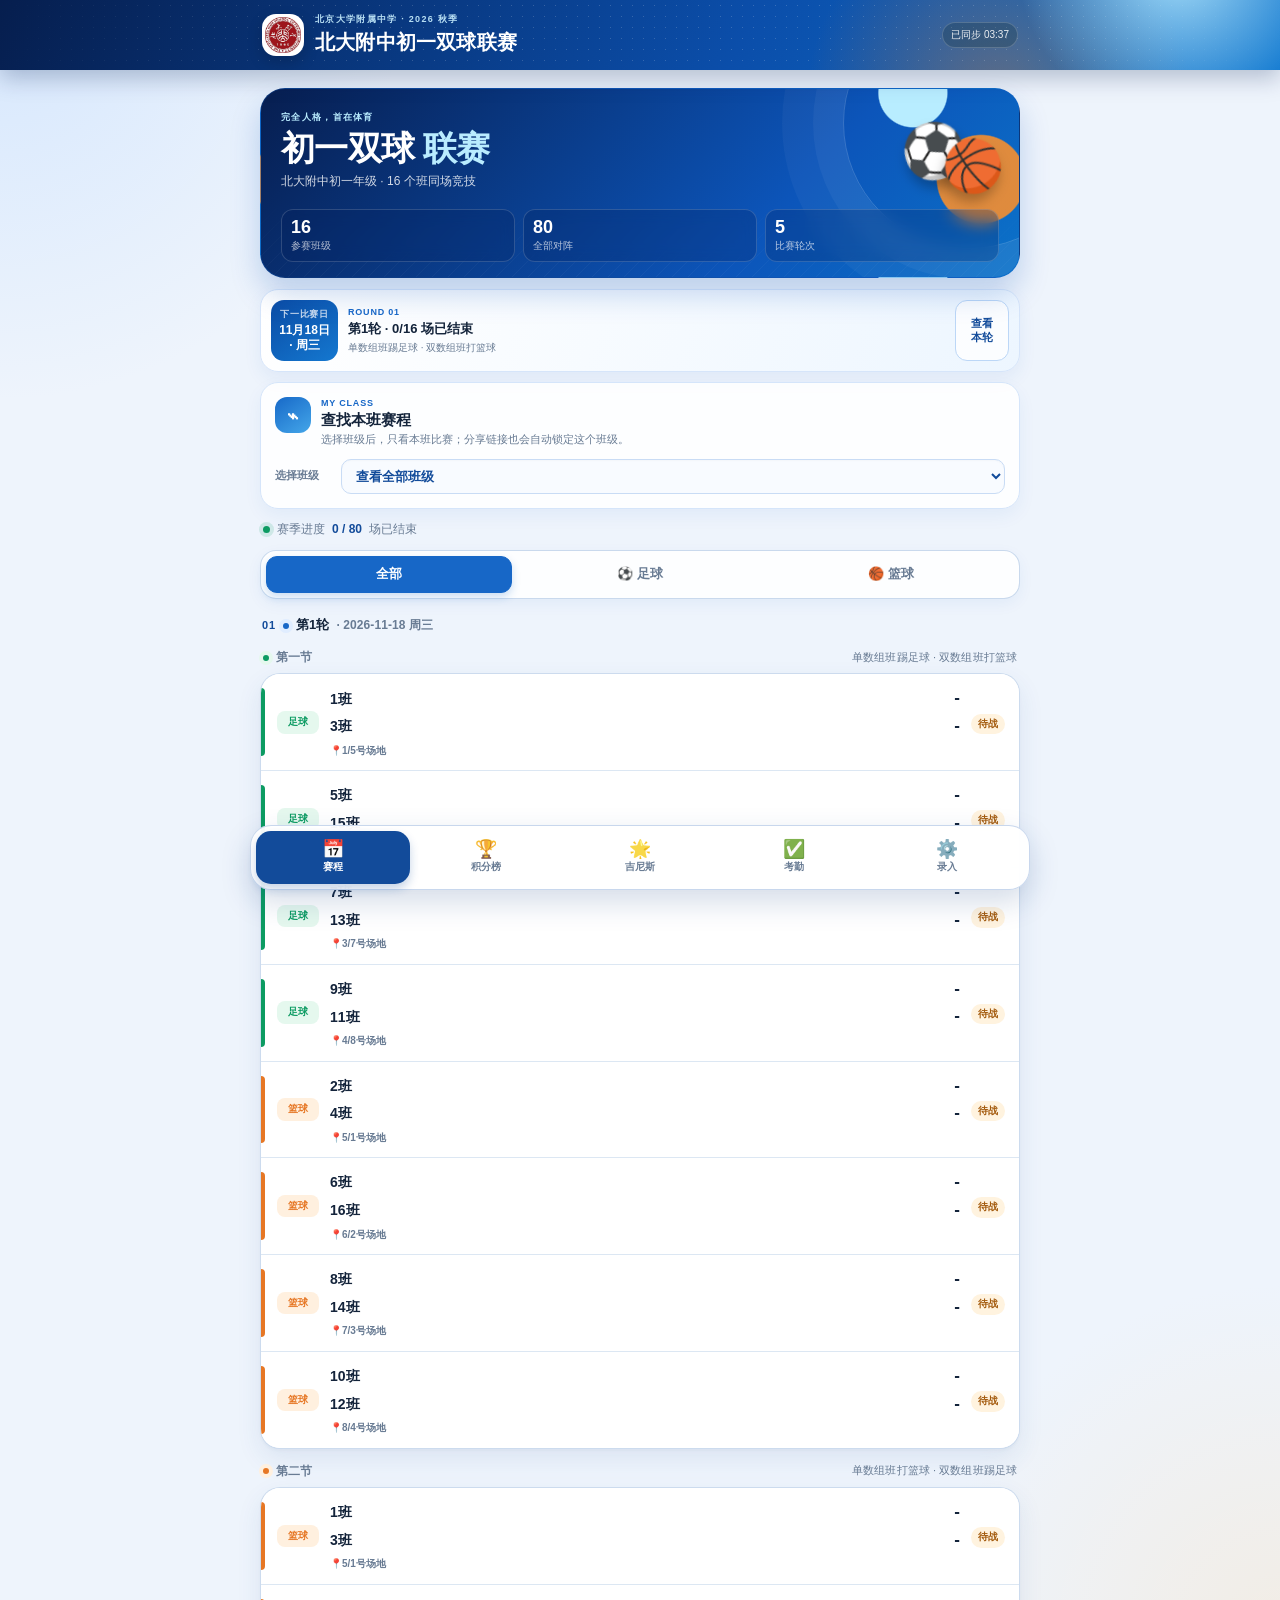
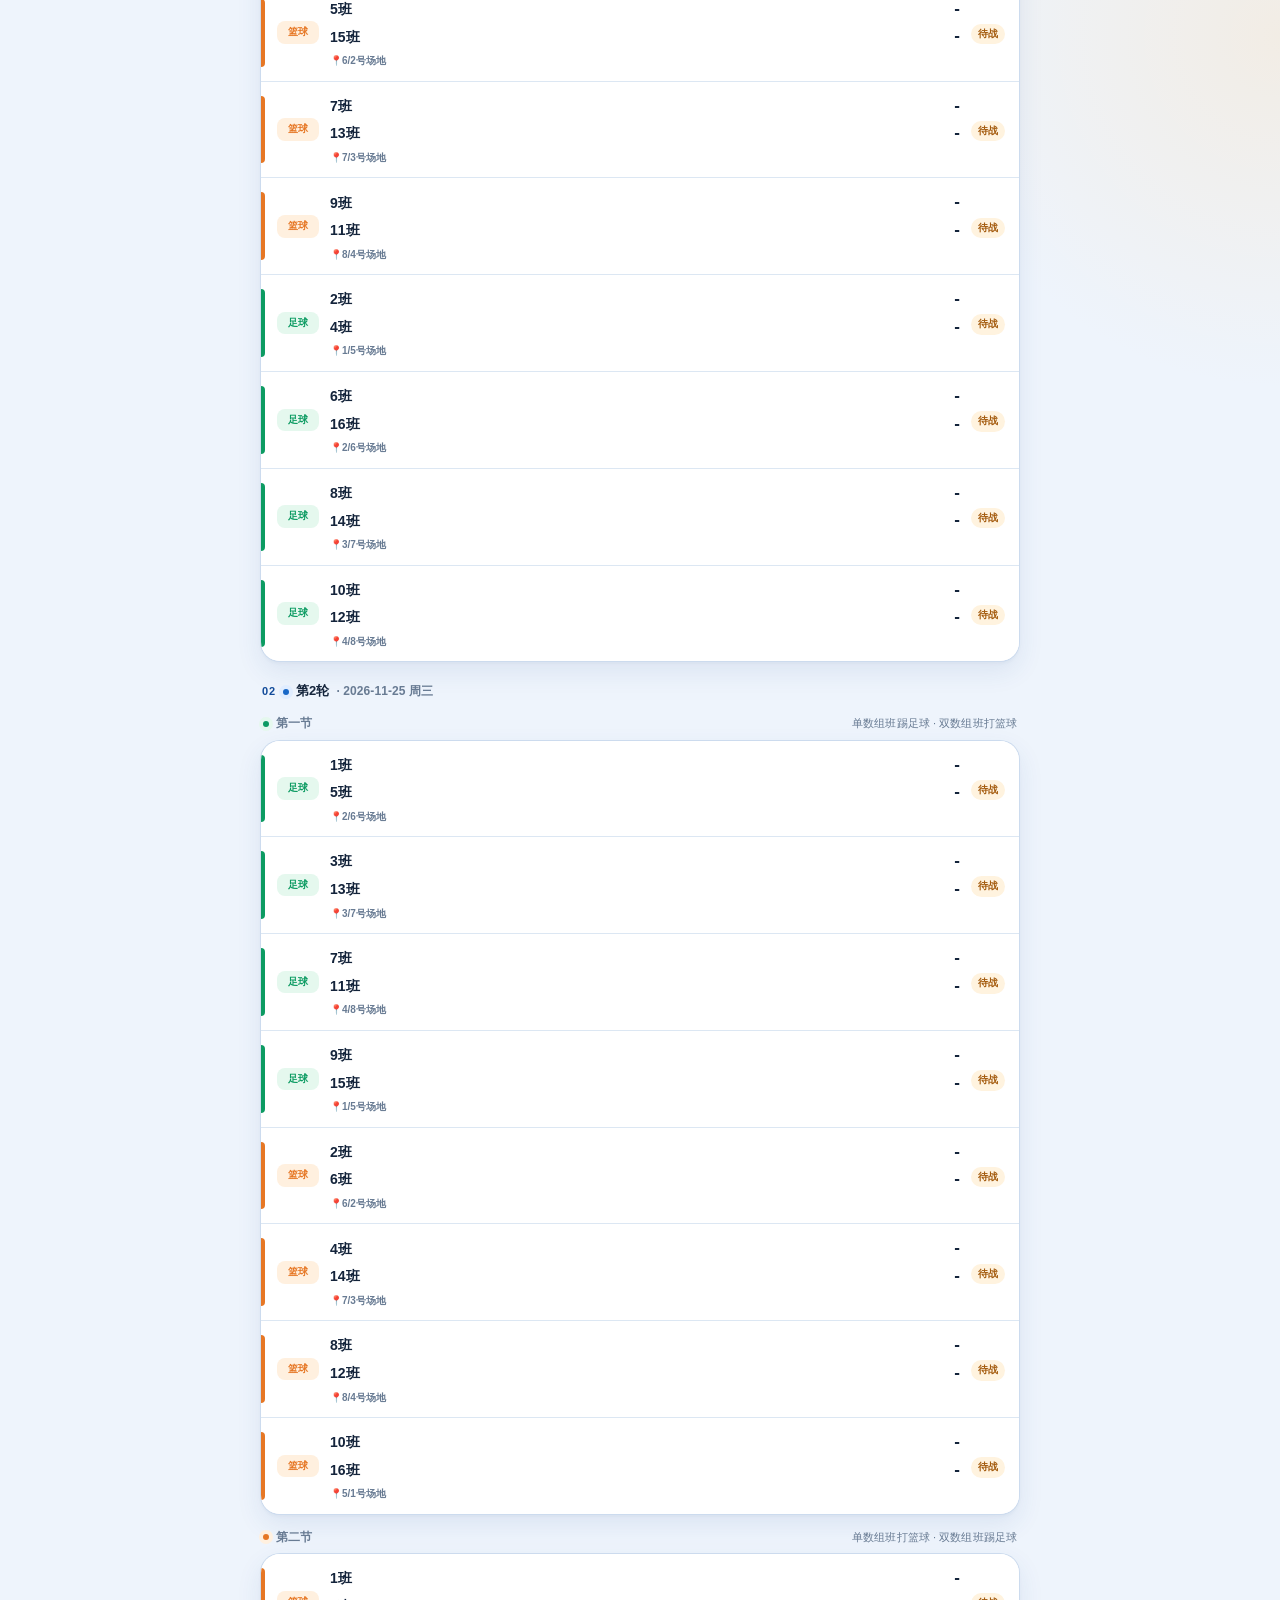
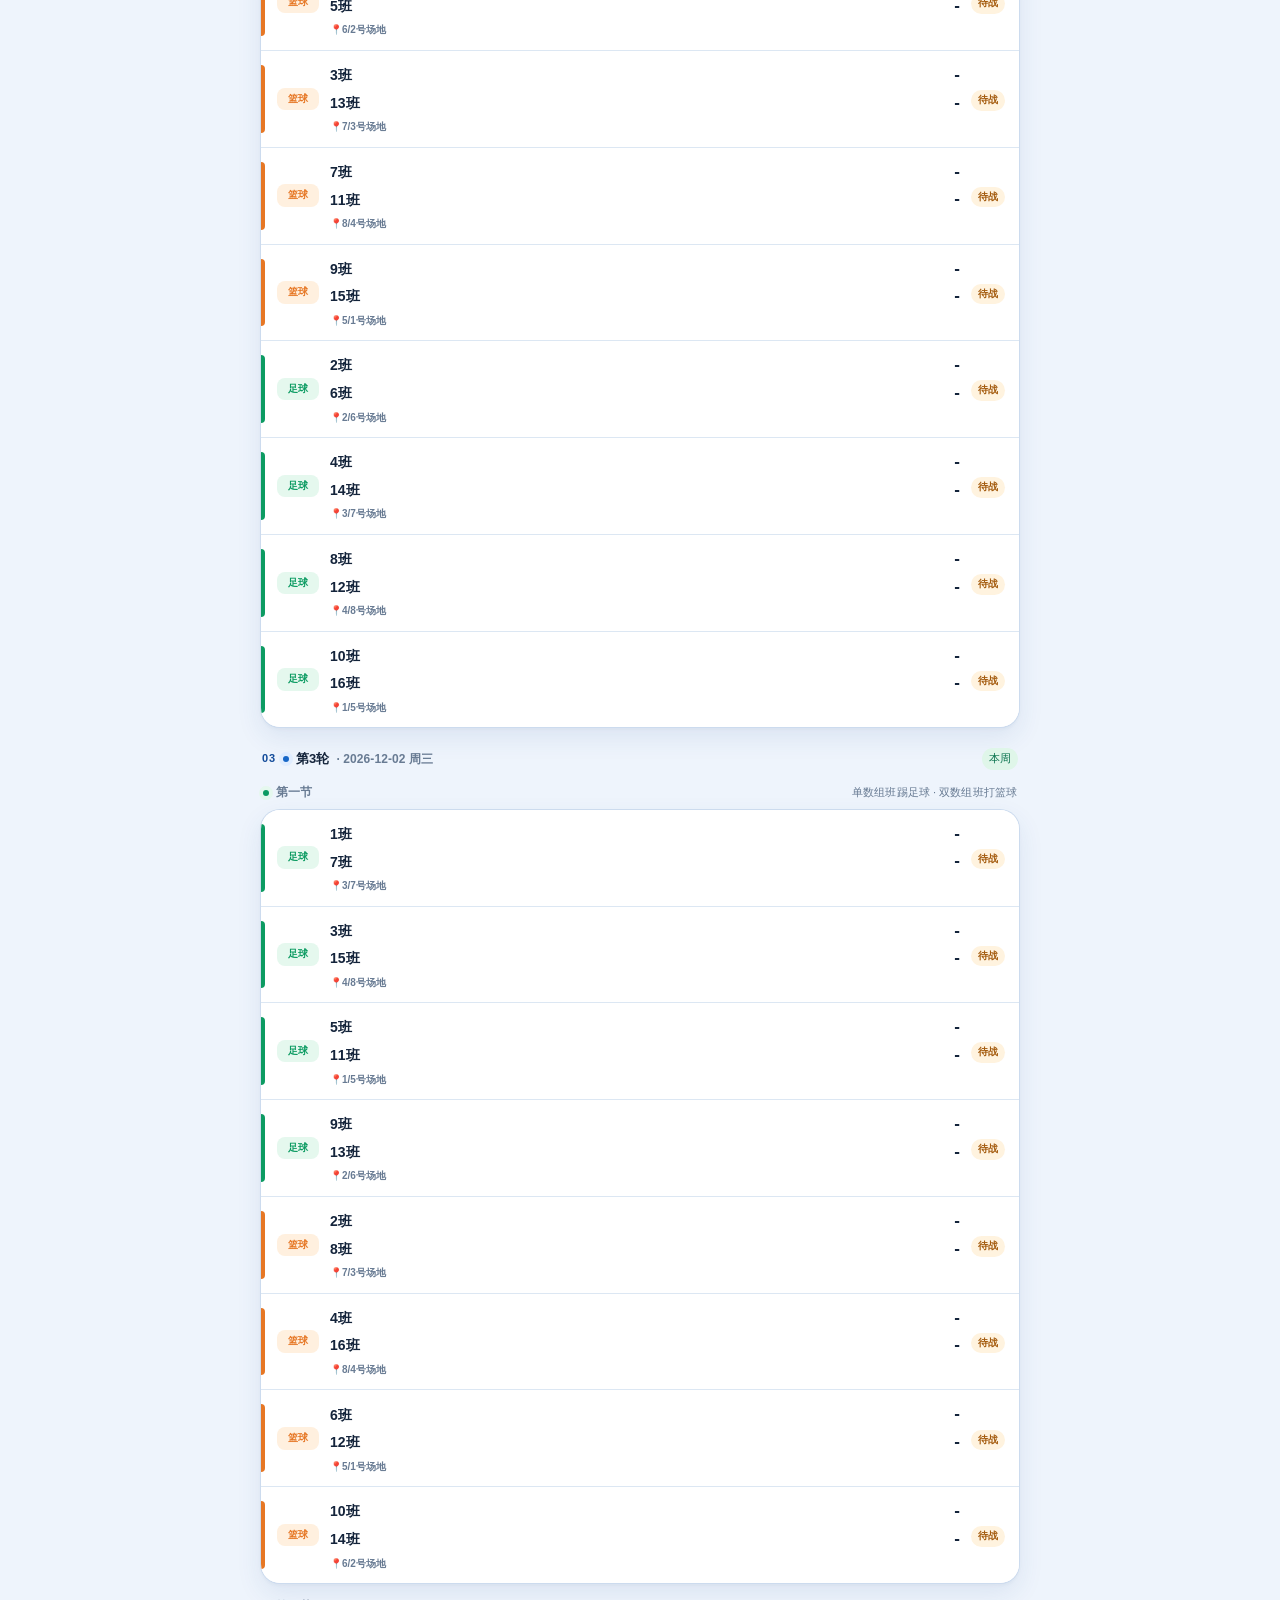
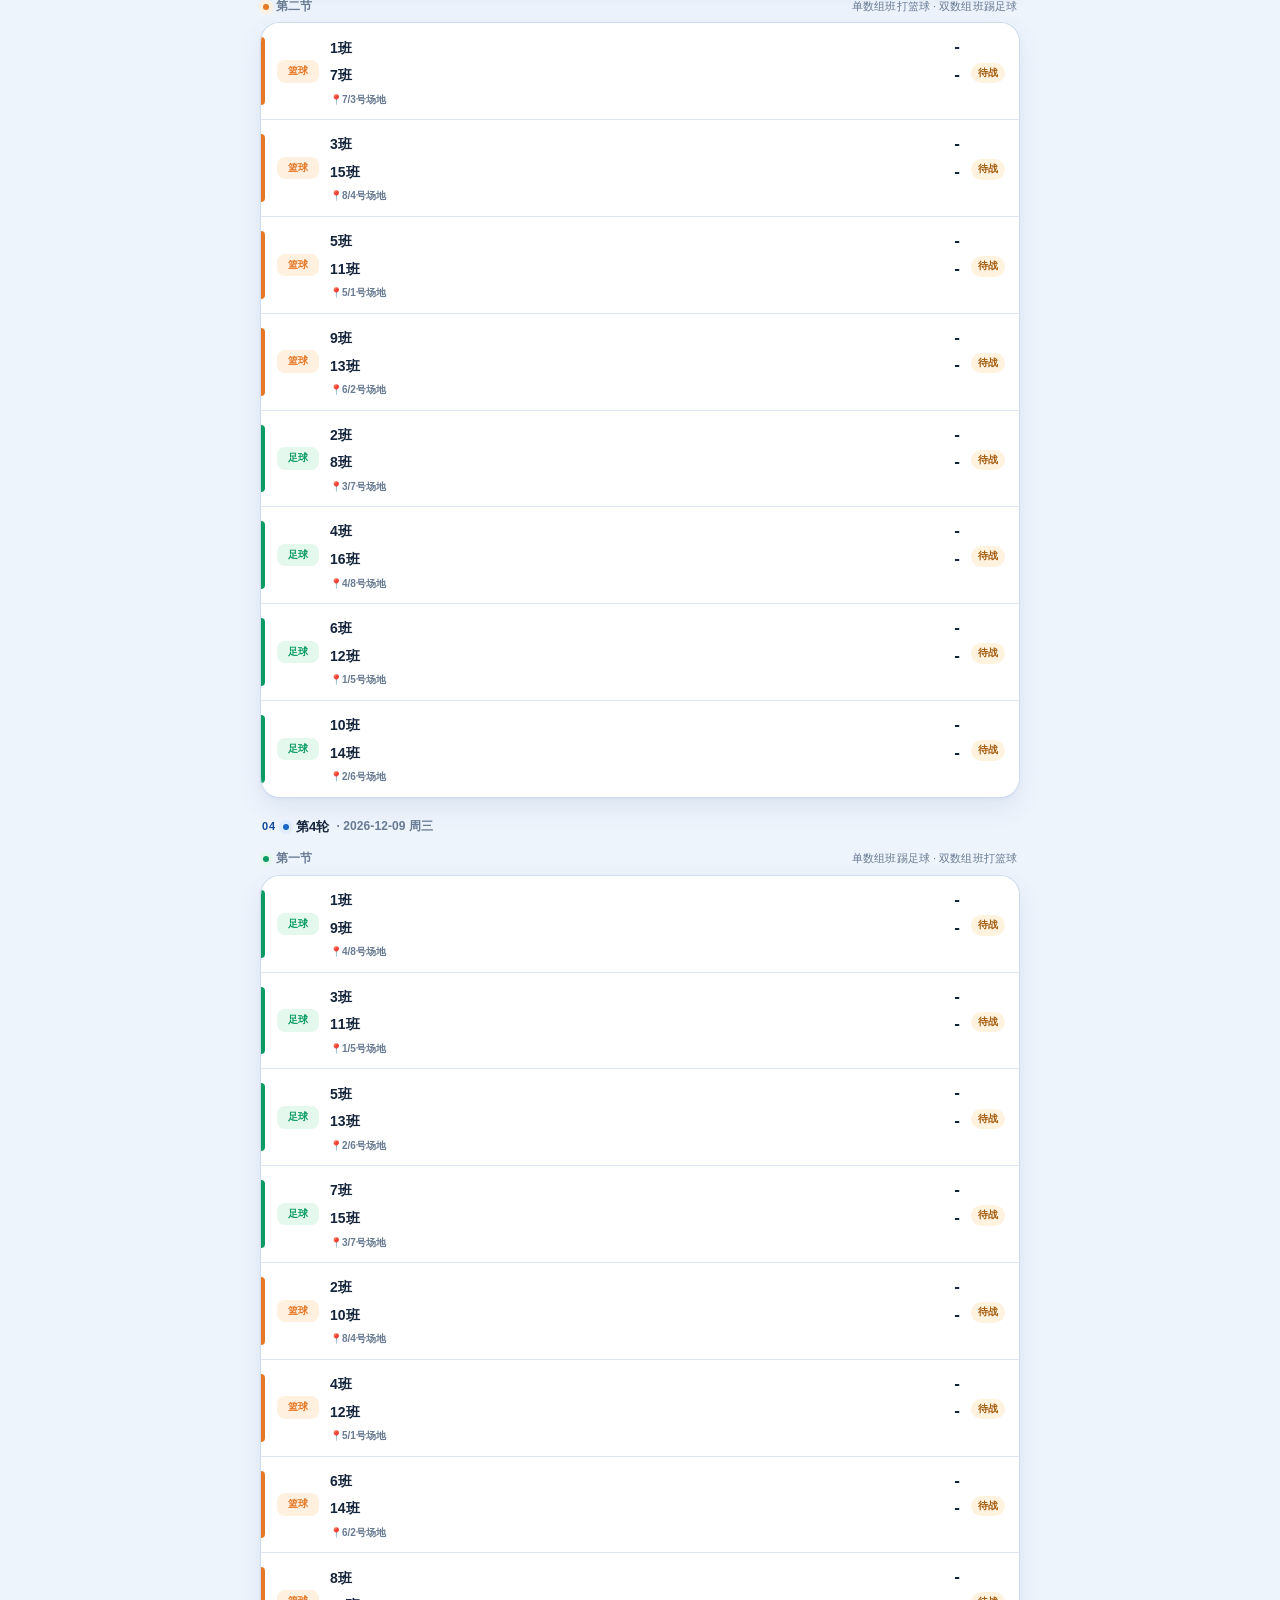
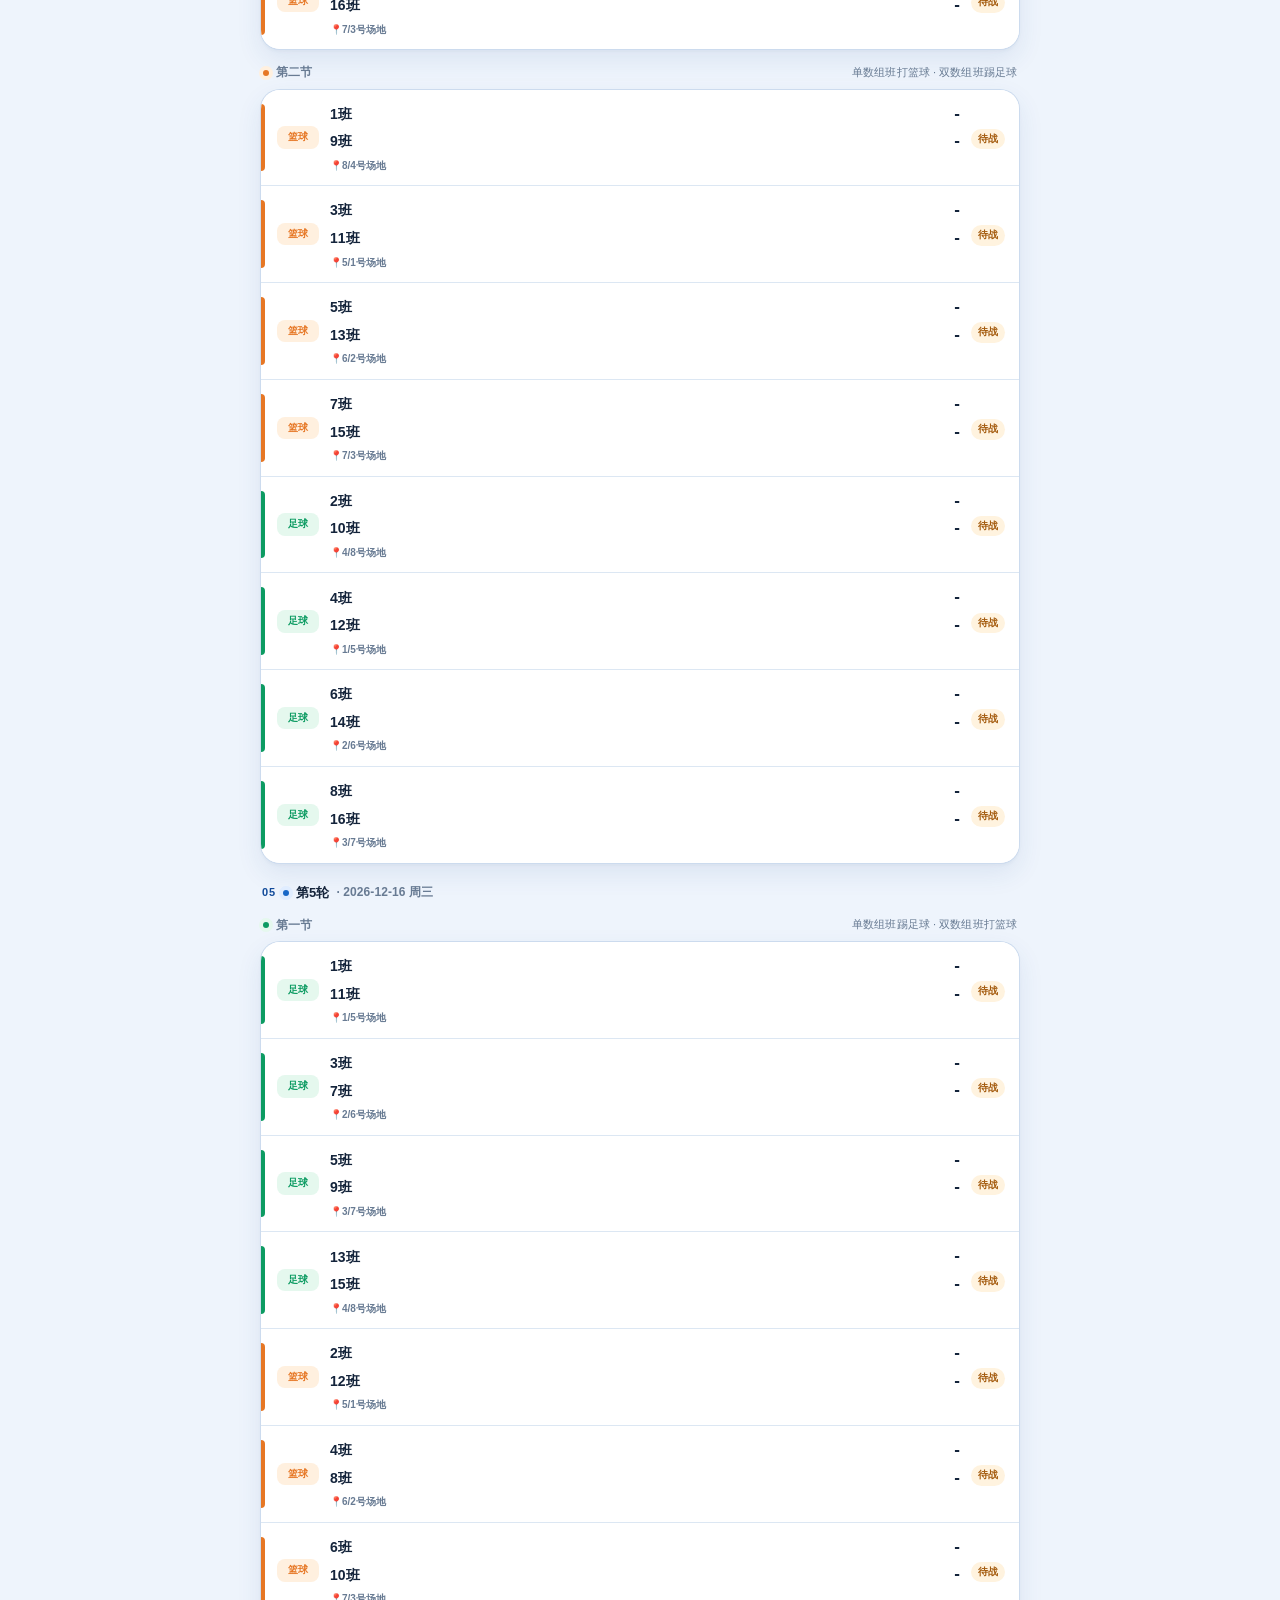
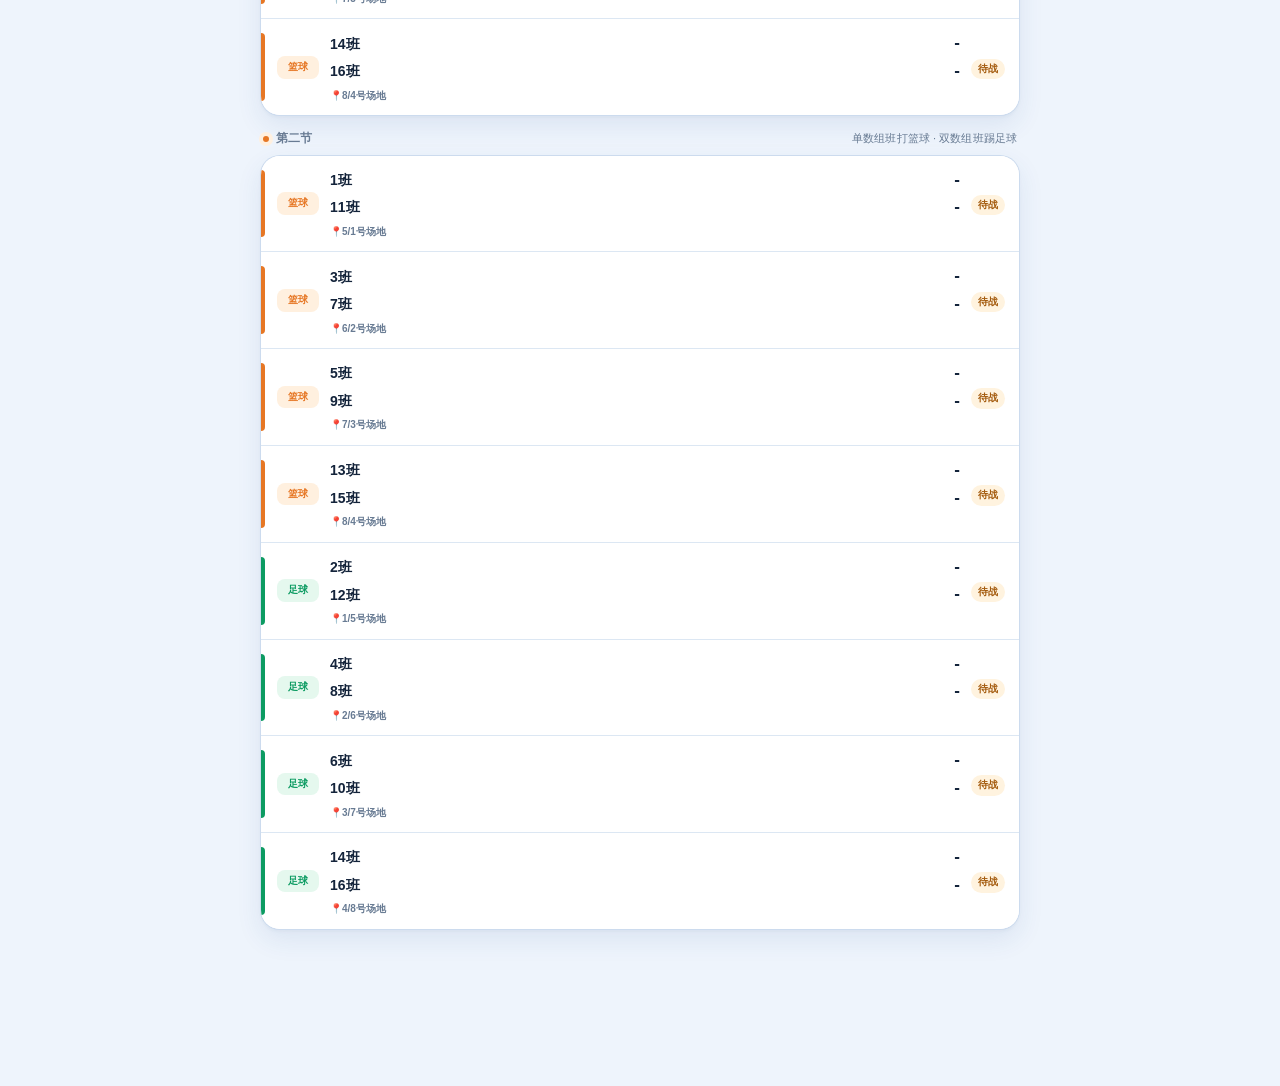
==== index.html @ 9389d51d "新增学校吉尼斯纪录挑战榜" ====
<!DOCTYPE html>
<html lang="zh-CN">
<head>
<meta charset="UTF-8">
<meta name="viewport" content="width=device-width, initial-scale=1.0, maximum-scale=1.0, user-scalable=no, viewport-fit=cover">
<meta name="theme-color" content="#082c66">
<title>北大附中初一双球联赛</title>
<link rel="stylesheet" href="styles.css?v=cb-20261114a">
</head>
<body>

<header class="topbar">
  <div class="topbar-inner">
    <div class="brand-mark school-seal" aria-hidden="true"><img src="assets/bdfz-school-seal.jpg" alt=""></div>
    <div class="brand-copy">
      <span class="brand-kicker" id="brandKicker">北京大学附属中学 · 2026 秋季</span>
      <h1 id="appTitle">北大附中初一双球联赛</h1>
    </div>
    <span class="sync" id="syncState">加载中…</span>
  </div>
</header>

<main id="app"></main>

<nav class="tabbar">
  <button class="tab active" data-view="schedule"><span>📅</span>赛程</button>
  <button class="tab" data-view="standings"><span>🏆</span>积分榜</button>
  <button class="tab" data-view="guinness"><span>🌟</span>吉尼斯</button>
  <button class="tab" data-view="attendance"><span>✅</span>考勤</button>
  <button class="tab" data-view="admin"><span>⚙️</span>录入</button>
</nav>

<!-- 比赛详情 / 录入弹层 -->
<div class="sheet-mask" id="sheetMask" hidden></div>
<div class="sheet" id="sheet" hidden></div>

<div class="toast" id="toast" hidden></div>

<script src="config.js?v=cb-20261114a"></script>
<script src="assets/qrcode.min.js"></script>
<script src="cloudbase-store.js?v=cb-20261114a"></script>
<script src="app.js?v=cb-20261114a"></script>
</body>
</html>
---- styles.css ----
:root {
  --bg: #eef4fc;
  --card: #ffffff;
  --card-soft: #f7faff;
  --line: #dce7f3;
  --text: #14243b;
  --muted: #687b93;
  --forest: #124b9a;
  --forest-deep: #082c66;
  --lime: #b9ecff;
  --football: #0c9b62;
  --football-soft: #e5f8ee;
  --basketball: #e67725;
  --basketball-soft: #fff0df;
  --primary: #1767c7;
  --primary-soft: #e0edff;
  --danger: #c33d33;
  --radius: 20px;
  --shadow: 0 2px 3px rgba(19, 51, 94, .03), 0 10px 26px rgba(34, 81, 148, .09);
}

* { box-sizing: border-box; -webkit-tap-highlight-color: transparent; }
html { background: var(--bg); }
body {
  min-height: 100vh;
  margin: 0;
  color: var(--text);
  background:
    radial-gradient(circle at 0 0, rgba(187, 217, 255, .48), transparent 25rem),
    radial-gradient(circle at 100% 18%, rgba(255, 213, 155, .24), transparent 22rem),
    var(--bg);
  font-family: -apple-system, BlinkMacSystemFont, "PingFang SC", "Helvetica Neue", "Microsoft YaHei", sans-serif;
  font-size: 15px;
  line-height: 1.45;
  padding-bottom: calc(100px + env(safe-area-inset-bottom));
}
button, input, textarea, select { font: inherit; }
button { touch-action: manipulation; }
::selection { background: rgba(185, 236, 255, .88); color: #082c66; }

/* 顶部赛事横幅 */
.topbar {
  position: sticky; top: 0; z-index: 30; overflow: hidden; color: #fff;
  background:
    radial-gradient(circle at 92% -52%, rgba(185, 236, 255, .9), transparent 10rem),
    radial-gradient(circle at 78% 140%, rgba(233, 124, 39, .38), transparent 12rem),
    linear-gradient(118deg, #061e4e 0%, #0b4eaa 58%, #0d76cf 100%);
  box-shadow: 0 8px 22px rgba(4, 29, 78, .25);
}
.topbar::after {
  position: absolute; inset: 0; content: ""; opacity: .22; pointer-events: none;
  background-image: radial-gradient(rgba(255,255,255,.8) .7px, transparent .7px);
  background-size: 11px 11px;
  mask-image: linear-gradient(90deg, transparent, #000 26%, #000 82%, transparent);
}
.topbar-inner {
  position: relative; z-index: 1; display: flex; align-items: center; gap: 11px;
  max-width: 800px; min-height: 70px; margin: 0 auto; padding: 10px 16px;
}
.brand-mark {
  position: relative; flex: none; width: 42px; height: 42px; overflow: hidden;
  border: 1px solid rgba(255,255,255,.28); border-radius: 14px;
  background: linear-gradient(145deg, rgba(255,255,255,.23), rgba(255,255,255,.06));
  box-shadow: inset 0 1px 0 rgba(255,255,255,.28), 0 6px 15px rgba(0,0,0,.17);
}
.brand-mark span { position: absolute; font-size: 22px; filter: drop-shadow(0 2px 2px rgba(0,0,0,.18)); }
.brand-mark span:first-child { left: 2px; top: 3px; transform: rotate(-14deg); }
.brand-mark span:last-child { right: -4px; bottom: 0; transform: rotate(11deg); }
.brand-mark.school-seal { padding: 2px; background: #fff; }
.school-seal img { display: block; width: 100%; height: 100%; border-radius: 11px; object-fit: cover; }
.brand-copy { min-width: 0; }
.brand-kicker, .hero-kicker, .view-kicker { display: block; font-size: 9px; font-weight: 800; letter-spacing: 1.3px; }
.brand-kicker { color: rgba(201, 240, 255, .9); }
.topbar h1 {
  overflow: hidden; max-width: 100%; margin: 1px 0 0; color: #fff;
  font-size: clamp(16px, 4.6vw, 20px); font-weight: 800; letter-spacing: .2px;
  text-overflow: ellipsis; white-space: nowrap;
}
.sync {
  flex: none; margin-left: auto; padding: 5px 8px; border: 1px solid rgba(255,255,255,.18);
  border-radius: 999px; color: rgba(255,255,255,.9); background: rgba(1, 33, 25, .2);
  font-size: 10px; font-variant-numeric: tabular-nums; white-space: nowrap;
}

main { max-width: 800px; margin: 0 auto; padding: 18px 14px 36px; }

/* 赛程页头图 */
.league-hero {
  position: relative; display: grid; grid-template-columns: minmax(0, 1fr) 92px; gap: 8px;
  min-height: 190px; margin-bottom: 11px; padding: 22px 20px 15px; overflow: hidden;
  border: 1px solid rgba(22, 104, 205, .3); border-radius: 25px; color: #fff;
  background:
    radial-gradient(circle at 86% 2%, #b8edff 0, #b8edff 5%, transparent 5.2%),
    radial-gradient(circle at 95% 48%, rgba(246, 143, 47, .9) 0, rgba(246, 143, 47, .9) 6%, transparent 6.2%),
    linear-gradient(132deg, #071e50 0%, #0c55ba 68%, #0b72c9 100%);
  box-shadow: 0 16px 30px rgba(11, 76, 176, .22);
}
.league-hero::before {
  position: absolute; top: -92px; right: -76px; width: 250px; height: 250px;
  border: 1px solid rgba(255,255,255,.18); border-radius: 50%; content: "";
  box-shadow: 0 0 0 30px rgba(255,255,255,.045), 0 0 0 61px rgba(255,255,255,.035);
}
.league-hero::after {
  position: absolute; right: 0; bottom: 0; left: 0; height: 45%; content: ""; opacity: .35;
  background: linear-gradient(135deg, transparent 48%, rgba(255,255,255,.11) 48%, rgba(255,255,255,.11) 50%, transparent 50%) 0 0 / 16px 16px;
  mask-image: linear-gradient(transparent, #000);
}
.hero-copy { position: relative; z-index: 1; }
.hero-kicker { color: var(--lime); }
.league-hero h2 { margin: 5px 0 6px; font-size: clamp(26px, 7vw, 34px); line-height: 1.12; letter-spacing: -.7px; }
.league-hero h2 em { color: var(--lime); font-style: normal; }
.league-hero p { max-width: 285px; margin: 0; color: rgba(255,255,255,.82); font-size: 12px; }
.hero-balls { position: relative; z-index: 1; align-self: center; height: 84px; }
.hero-balls span { position: absolute; filter: drop-shadow(0 8px 6px rgba(0,0,0,.25)); font-size: 53px; }
.hero-balls span:first-child { top: 1px; left: -6px; transform: rotate(-16deg); }
.hero-balls span:last-child { right: -5px; bottom: -6px; font-size: 50px; transform: rotate(16deg); }
.hero-stats { z-index: 1; display: grid; grid-column: 1 / -1; grid-template-columns: repeat(3, 1fr); gap: 8px; align-self: end; }
.hero-stats div { padding: 8px 9px; border: 1px solid rgba(255,255,255,.16); border-radius: 12px; background: rgba(2, 30, 89, .25); backdrop-filter: blur(8px); }
.hero-stats strong { display: block; font-size: 18px; line-height: 1; font-variant-numeric: tabular-nums; }
.hero-stats span { display: block; margin-top: 3px; color: rgba(255,255,255,.7); font-size: 10px; }
.matchday-card {
  display: grid; grid-template-columns: 67px minmax(0, 1fr) 54px; align-items: center; gap: 10px;
  margin-bottom: 10px; padding: 10px; border: 1px solid #d6e5fa; border-radius: 18px;
  background: linear-gradient(112deg, #ffffff, #edf6ff); box-shadow: 0 7px 18px rgba(25, 89, 179, .07);
}
.matchday-date { padding: 8px 5px; border-radius: 13px; color: #fff; background: linear-gradient(145deg, #0b4ca5, #1478d0); text-align: center; }
.matchday-date span, .matchday-kicker, .focus-kicker { display: block; font-size: 9px; font-weight: 800; letter-spacing: .8px; }
.matchday-date span { color: rgba(255,255,255,.78); }
.matchday-date strong { display: block; margin-top: 2px; font-size: 12px; line-height: 1.25; }
.matchday-copy { min-width: 0; }
.matchday-kicker { color: var(--primary); }
.matchday-copy h3 { overflow: hidden; margin: 1px 0 2px; color: var(--text); font-size: 13px; text-overflow: ellipsis; white-space: nowrap; }
.matchday-copy p { overflow: hidden; margin: 0; color: var(--muted); font-size: 10px; text-overflow: ellipsis; white-space: nowrap; }
.round-jump { align-self: stretch; padding: 5px 3px; border: 1px solid #bcd7f7; border-radius: 12px; color: var(--forest); background: rgba(255,255,255,.8); font-size: 11px; font-weight: 800; line-height: 1.25; cursor: pointer; }
.round-jump:active { background: var(--primary-soft); transform: scale(.98); }
.class-focus {
  display: grid; grid-template-columns: 36px minmax(0, 1fr); gap: 0 10px; align-items: start;
  margin-bottom: 12px; padding: 14px; border: 1px solid #d5e5fa; border-radius: 18px;
  background: rgba(255,255,255,.88); box-shadow: 0 7px 18px rgba(25, 89, 179, .06);
}
.focus-icon { display: grid; width: 36px; height: 36px; place-items: center; border-radius: 12px; color: #fff; background: linear-gradient(145deg, #1769c8, #44a6e9); font-size: 21px; font-weight: 900; }
.focus-copy { min-width: 0; }
.focus-kicker { color: var(--primary); }
.focus-copy h3 { margin: 1px 0 2px; color: var(--text); font-size: 15px; line-height: 1.25; }
.focus-copy p { margin: 0; color: var(--muted); font-size: 11px; line-height: 1.45; }
.class-select { display: grid; grid-column: 1 / -1; grid-template-columns: 58px minmax(0, 1fr); align-items: center; gap: 8px; margin-top: 11px; color: var(--muted); font-size: 11px; font-weight: 800; }
.class-select select { min-width: 0; padding: 8px 10px; border-color: #c9dcf5; border-radius: 10px; color: var(--forest); background: #f8fbff; font-size: 13px; font-weight: 800; }
.schedule-status { display: flex; align-items: center; gap: 7px; margin: 0 3px 12px; color: var(--muted); font-size: 12px; }
.schedule-status strong { color: var(--forest); font-variant-numeric: tabular-nums; }
.pulse-dot { width: 7px; height: 7px; border-radius: 50%; background: var(--football); box-shadow: 0 0 0 4px rgba(12, 155, 98, .14); }

/* 通用卡片、标题和筛选 */
.card { overflow: hidden; margin-bottom: 12px; border: 1px solid rgba(199, 215, 237, .9); border-radius: var(--radius); background: var(--card); box-shadow: var(--shadow); }
.card-hd { display: flex; align-items: center; gap: 8px; min-height: 52px; padding: 12px 15px; border-bottom: 1px solid var(--line); background: linear-gradient(110deg, #fff, #f5f9ff); }
.card-hd h2 { margin: 0; font-size: 15px; font-weight: 800; letter-spacing: .1px; }
.card-hd .sub { margin-left: auto; color: var(--muted); font-size: 11px; white-space: nowrap; }
.seg { display: grid; grid-template-columns: repeat(3, 1fr); gap: 5px; margin-bottom: 17px; padding: 5px; border: 1px solid rgba(199, 215, 237, .95); border-radius: 16px; background: rgba(255,255,255,.88); box-shadow: 0 5px 15px rgba(25, 89, 179, .06); }
.seg button { min-height: 37px; padding: 7px 4px; border: 1px solid transparent; border-radius: 11px; color: var(--muted); background: transparent; font-size: 13px; font-weight: 700; cursor: pointer; }
.seg button.on { border-color: var(--primary); color: #fff; background: var(--primary); box-shadow: 0 4px 8px rgba(23, 103, 199, .22); }
.seg button.on[data-sport="football"] { border-color: var(--football); background: var(--football); }
.seg button.on[data-sport="basketball"] { border-color: var(--basketball); background: var(--basketball); }

/* 赛程 */
.round-block { margin-bottom: 20px; }
.round-title { display: flex; align-items: center; gap: 7px; margin: 4px 2px 8px; color: var(--muted); font-size: 12px; font-weight: 700; letter-spacing: .1px; }
.round-index { color: var(--forest); font-size: 11px; font-weight: 900; font-variant-numeric: tabular-nums; letter-spacing: .8px; }
.round-title .dot { width: 6px; height: 6px; flex: none; border-radius: 50%; background: var(--primary); box-shadow: 0 0 0 4px var(--primary-soft); }
.round-name { color: var(--text); font-size: 13px; }
.round-title .week { margin-left: auto; color: var(--muted); font-size: 11px; font-weight: 500; text-align: right; }
.round-title .week.badge { margin-left: auto; }
.session-title { margin: 12px 3px 7px; padding-top: 2px; }
.session-1 .dot, .ranking-football .dot { background: var(--football); box-shadow: 0 0 0 4px var(--football-soft); }
.session-2 .dot, .ranking-basketball .dot { background: var(--basketball); box-shadow: 0 0 0 4px var(--basketball-soft); }
.match { position: relative; display: flex; align-items: center; gap: 11px; min-height: 79px; padding: 12px 14px 12px 16px; overflow: hidden; border-bottom: 1px solid var(--line); background: #fff; cursor: pointer; transition: background .16s ease, transform .16s ease; }
.match::before { position: absolute; top: 14px; bottom: 14px; left: 0; width: 4px; border-radius: 0 5px 5px 0; content: ""; background: var(--football); }
.match.match-basketball::before { background: var(--basketball); }
.match:last-child { border-bottom: 0; }
.match:hover { background: #f8fbff; }
.match:active { background: #eef6ff; transform: scale(.995); }
.match .tag { flex: none; min-width: 42px; padding: 4px 6px; border-radius: 8px; text-align: center; font-size: 10px; font-weight: 800; letter-spacing: .2px; }
.tag.football { color: var(--football); background: var(--football-soft); }
.tag.basketball { color: var(--basketball); background: var(--basketball-soft); }
.match .teams { flex: 1; min-width: 0; }
.match .teams .row { display: flex; align-items: center; gap: 6px; font-size: 14px; }
.match .teams .row + .row { margin-top: 3px; }
.match .teams .cls { font-weight: 800; }
.match .teams .sc { min-width: 20px; margin-left: auto; color: var(--text); text-align: right; font-size: 17px; font-weight: 900; font-variant-numeric: tabular-nums; }
.match .teams .row.lose { color: #9ca9a1; }
.match .teams .row.win .sc { color: var(--forest); }
.match .meta { display: flex; gap: 8px; margin-top: 5px; color: var(--muted); font-size: 10px; font-weight: 600; flex-wrap: wrap; }
.match .right { flex: none; align-self: center; }
.badge { display: inline-block; padding: 3px 7px; border-radius: 999px; color: var(--muted); background: #edf0ee; font-size: 10px; font-weight: 700; white-space: nowrap; }
.badge.done { color: #08724d; background: #dff6e9; }
.badge.pending { color: #a45b0e; background: #fff3df; }

/* 积分榜与考勤 */
.view-head { padding: 4px 4px 15px; }
.view-kicker { color: var(--forest); }
.view-head h2 { margin: 3px 0 2px; color: var(--text); font-size: 28px; line-height: 1.15; letter-spacing: -.5px; }
.view-head p { margin: 0; color: var(--muted); font-size: 12px; }
.view-head-rank { padding-top: 7px; }
.view-head-att .view-kicker { color: var(--basketball); }
.sport-board { margin-top: 3px; border: 1px solid rgba(195, 215, 203, .9); border-bottom: 0; border-radius: 20px 20px 0 0; }
.sport-board-football { background: linear-gradient(100deg, #e9faef, #fff); }
.sport-board-basketball { background: linear-gradient(100deg, #fff0e2, #fff); }
.ranking-group { margin: 11px 3px 6px; }
.standing-card { overflow-x: auto; border-radius: 15px; }
.standing-card table { min-width: 600px; }
table { width: 100%; border-collapse: collapse; font-size: 13px; }
th, td { padding: 10px 6px; text-align: center; border-bottom: 1px solid var(--line); }
th { position: sticky; top: 0; z-index: 1; color: var(--muted); background: #f6faf7; font-size: 10px; font-weight: 800; letter-spacing: .2px; }
td.name { padding-left: 12px; text-align: left; font-weight: 800; }
td.num { font-variant-numeric: tabular-nums; }
tbody tr { transition: background .15s ease; }
tbody tr:hover { background: #f8fbf8; }
tbody tr:last-child td { border-bottom: none; }
tr.rank1 td { background: #fffdf3; }
.rk { width: 32px; }
.rk span { display: inline-block; width: 21px; height: 21px; border-radius: 7px; color: var(--muted); background: #edf1ee; font-size: 11px; font-weight: 900; line-height: 21px; }
tr.rank1 .rk span { color: #6d5100; background: #ffd76b; }
tr.rank2 .rk span { color: #536168; background: #e1e8e8; }
tr.rank3 .rk span { color: #7a4b23; background: #f5d3ad; }
.board-legend { margin-top: -12px; padding: 11px 13px; border: 1px solid rgba(195, 215, 203, .9); border-top: none; border-radius: 0 0 20px 20px; color: var(--muted); background: #fff; font-size: 11px; line-height: 1.6; }
.attendance-overview { border-color: rgba(225, 187, 144, .55); }
.att-sum { display: grid; grid-template-columns: repeat(2, 1fr); gap: 9px; padding: 13px; }
.att-sum .box { padding: 14px 9px; border: 1px solid #e5eee8; border-radius: 15px; background: linear-gradient(145deg, #f8fcf9, #eff8f2); text-align: center; }
.att-sum .box .n { color: var(--forest); font-size: 25px; font-weight: 900; font-variant-numeric: tabular-nums; }
.att-sum .box .l { margin-top: 2px; color: var(--muted); font-size: 11px; font-weight: 600; }
.att-item { padding: 12px 14px; border-bottom: 1px solid var(--line); cursor: pointer; }
.att-item:last-child { border-bottom: none; }
.att-item .t { color: var(--text); font-size: 13px; font-weight: 800; }
.att-item .d { margin-top: 3px; color: var(--muted); font-size: 12px; }

/* 学校吉尼斯纪录挑战榜 */
.guinness-hero {
  display: grid; grid-template-columns: 45px minmax(0, 1fr); gap: 0 11px; align-items: start;
  margin: 2px 0 12px; padding: 17px; overflow: hidden; border: 1px solid #d5e2ff; border-radius: 23px;
  color: #fff; background:
    radial-gradient(circle at 93% 8%, rgba(255,216,111,.9) 0 5%, transparent 5.3%),
    radial-gradient(circle at 84% 105%, rgba(133,242,255,.38) 0 14%, transparent 14.3%),
    linear-gradient(130deg, #0a2460, #144ea8 62%, #176fc7);
  box-shadow: 0 15px 28px rgba(15, 72, 161, .2);
}
.guinness-hero-mark { display: grid; width: 45px; height: 45px; place-items: center; border: 1px solid rgba(255,255,255,.3); border-radius: 15px; background: rgba(255,255,255,.14); font-size: 26px; }
.guinness-hero .view-kicker { color: #c5efff; }
.guinness-hero h2 { margin: 2px 0 3px; color: #fff; font-size: 23px; line-height: 1.2; letter-spacing: -.35px; }
.guinness-hero p { margin: 0; color: rgba(255,255,255,.8); font-size: 11px; line-height: 1.55; }
.guinness-hero-stats { display: grid; grid-column: 1 / -1; grid-template-columns: repeat(2, 1fr); gap: 8px; margin-top: 13px; }
.guinness-hero-stats div { padding: 8px 10px; border: 1px solid rgba(255,255,255,.16); border-radius: 12px; background: rgba(4, 25, 81, .24); }
.guinness-hero-stats strong { display: block; font-size: 18px; line-height: 1; font-variant-numeric: tabular-nums; }
.guinness-hero-stats span { display: block; margin-top: 3px; color: rgba(255,255,255,.72); font-size: 10px; }
.record-filter { display: flex; gap: 7px; margin-bottom: 10px; padding: 3px 1px; overflow-x: auto; scrollbar-width: none; }
.record-filter::-webkit-scrollbar { display: none; }
.record-filter button { flex: none; min-height: 34px; padding: 6px 10px; border: 1px solid #cdddf2; border-radius: 999px; color: var(--muted); background: rgba(255,255,255,.88); font-size: 11px; font-weight: 800; white-space: nowrap; cursor: pointer; }
.record-filter button.on { border-color: var(--forest); color: #fff; background: var(--forest); box-shadow: 0 4px 9px rgba(18,75,154,.2); }
.record-guide { display: grid; gap: 2px; margin: 0 0 15px; padding: 11px 12px; border: 1px solid #d9e7f8; border-radius: 14px; color: var(--muted); background: rgba(255,255,255,.76); font-size: 11px; line-height: 1.55; }
.record-guide strong { color: var(--forest); font-size: 12px; }
.record-category { --record-accent: var(--primary); --record-soft: var(--primary-soft); margin: 0 0 17px; padding: 13px; border: 1px solid #d8e5f5; border-radius: 21px; background: rgba(255,255,255,.78); box-shadow: 0 8px 18px rgba(25,89,179,.06); }
.record-tone-orange { --record-accent: #d46b19; --record-soft: #fff0de; border-color: #f0d8bf; }
.record-tone-green { --record-accent: #078958; --record-soft: #e4f7ed; border-color: #ccead9; }
.record-tone-red { --record-accent: #b74343; --record-soft: #fff0f0; border-color: #f0d0d0; }
.record-category-hd { display: flex; align-items: center; gap: 9px; margin: 0 1px 11px; }
.record-category-icon { display: grid; width: 36px; height: 36px; place-items: center; border-radius: 12px; background: var(--record-soft); font-size: 21px; }
.record-category-hd > div { min-width: 0; }
.record-category-hd > div > span { display: block; color: var(--record-accent); font-size: 9px; font-weight: 900; letter-spacing: 1px; }
.record-category-hd h2 { margin: 1px 0 0; color: var(--text); font-size: 18px; line-height: 1.2; }
.record-category-hd em { margin-left: auto; padding: 4px 8px; border-radius: 999px; color: var(--record-accent); background: var(--record-soft); font-size: 10px; font-style: normal; font-weight: 800; white-space: nowrap; }
.record-grid { display: grid; grid-template-columns: repeat(2, minmax(0, 1fr)); gap: 10px; }
.record-event { overflow: hidden; border: 1px solid var(--line); border-radius: 16px; background: #fff; }
.record-event-hd { display: flex; align-items: start; gap: 7px; min-height: 61px; padding: 11px 11px 9px; border-bottom: 1px solid var(--line); background: linear-gradient(120deg, var(--record-soft), #fff 82%); }
.record-event-hd > div { min-width: 0; }
.record-event-category { display: block; overflow: hidden; color: var(--record-accent); font-size: 9px; font-weight: 800; text-overflow: ellipsis; white-space: nowrap; }
.record-event h3 { margin: 3px 0 0; color: var(--text); font-size: 14px; line-height: 1.25; }
.record-unit { flex: none; margin-left: auto; padding: 3px 6px; border-radius: 7px; color: var(--record-accent); background: rgba(255,255,255,.82); font-size: 10px; font-weight: 900; }
.record-panels { display: grid; grid-template-columns: repeat(auto-fit, minmax(145px, 1fr)); gap: 7px; padding: 8px; }
.record-panel { overflow: hidden; border: 1px solid #e3edf8; border-radius: 12px; background: #fbfdff; }
.record-panel-hd { display: flex; align-items: center; gap: 6px; min-height: 31px; padding: 5px 7px; border-bottom: 1px solid #e7eff9; }
.record-gender { display: inline-block; padding: 2px 6px; border-radius: 999px; font-size: 9px; font-weight: 900; }
.gender-male { color: #1767c7; background: #e5f0ff; }
.gender-female { color: #b43d7c; background: #fcebf4; }
.record-panel-rule { overflow: hidden; margin-left: auto; color: var(--muted); font-size: 9px; text-overflow: ellipsis; white-space: nowrap; }
.record-list { margin: 0; padding: 0; list-style: none; }
.record-row { display: flex; align-items: center; gap: 6px; min-height: 43px; padding: 6px 7px; border-bottom: 1px solid #edf2f8; }
.record-row:last-child { border-bottom: 0; }
.record-place { display: grid; width: 26px; height: 24px; flex: none; place-items: center; border-radius: 8px; color: var(--muted); background: #edf2f7; font-size: 10px; font-weight: 900; }
.record-place-1 .record-place { width: 31px; color: #795c00; background: #ffe087; }
.record-place-2 .record-place { color: #52636a; background: #e0e8ea; }
.record-place-3 .record-place { color: #7b4a23; background: #f6d5b3; }
.record-person { min-width: 0; flex: 1; }
.record-person strong, .record-person span, .record-person small { display: inline; }
.record-person strong { overflow: hidden; max-width: 68px; color: var(--text); font-size: 11px; text-overflow: ellipsis; white-space: nowrap; }
.record-person span, .record-person small { margin-left: 4px; color: var(--muted); font-size: 9px; }
.record-value { flex: none; color: var(--record-accent); font-size: 11px; font-weight: 900; font-variant-numeric: tabular-nums; white-space: nowrap; }
.record-empty { display: grid; min-height: 49px; place-items: center; gap: 3px; padding: 8px; color: #93a2b5; font-size: 10px; text-align: center; }
.record-empty span { color: #c2d0e2; font-size: 18px; line-height: 1; }
.record-admin-card { border-color: #d1e1f8; }
.record-admin-history { border-color: #d9e6f4; }
.record-history-row { display: flex; align-items: center; gap: 10px; padding: 11px 14px; border-bottom: 1px solid var(--line); }
.record-history-row:last-child { border-bottom: 0; }
.record-history-row > div { min-width: 0; flex: 1; }
.record-history-row strong, .record-history-row span, .record-history-row small { display: block; overflow: hidden; text-overflow: ellipsis; white-space: nowrap; }
.record-history-row strong { color: var(--text); font-size: 13px; }
.record-history-row span { margin-top: 2px; color: var(--muted); font-size: 11px; }
.record-history-row small { margin-top: 2px; color: var(--primary); font-size: 11px; font-weight: 800; }
.record-delete { flex: none; padding: 6px 8px; border: 1px solid #efceca; border-radius: 9px; color: var(--danger); background: #fff8f7; font-size: 11px; font-weight: 800; cursor: pointer; }

/* 底部导航 */
.tabbar { position: fixed; z-index: 40; right: 10px; bottom: calc(10px + env(safe-area-inset-bottom)); left: 10px; display: flex; max-width: 780px; min-height: 65px; margin: 0 auto; padding: 5px; border: 1px solid rgba(198, 214, 237, .96); border-radius: 21px; background: rgba(255,255,255,.93); box-shadow: 0 12px 30px rgba(19, 63, 128, .18); backdrop-filter: saturate(180%) blur(16px); }
.tabbar .tab { display: flex; flex: 1; flex-direction: column; align-items: center; justify-content: center; gap: 1px; min-width: 0; padding: 6px 2px; border: 0; border-radius: 15px; color: var(--muted); background: transparent; font-size: 10px; font-weight: 700; cursor: pointer; transition: color .15s ease, background .15s ease; }
.tabbar .tab span { font-size: 18px; line-height: 1.05; filter: grayscale(.12); }
.tabbar .tab.active { color: #fff; background: var(--forest); box-shadow: 0 5px 10px rgba(18, 75, 154, .24); }
.tabbar .tab.active span { filter: none; }

/* 弹层与录入 */
.sheet-mask { position: fixed; z-index: 50; inset: 0; background: rgba(4, 30, 23, .58); backdrop-filter: blur(3px); }
.sheet { position: fixed; z-index: 60; right: 0; bottom: 0; left: 0; max-height: 92vh; padding-bottom: calc(20px + env(safe-area-inset-bottom)); overflow-y: auto; border: 1px solid rgba(255,255,255,.7); border-bottom: 0; border-radius: 24px 24px 0 0; background: var(--bg); box-shadow: 0 -16px 45px rgba(0,0,0,.22); animation: up .22s ease; }
@keyframes up { from { transform: translateY(18px); opacity: .28; } to { transform: none; opacity: 1; } }
.sheet-hd { position: sticky; top: 0; z-index: 2; display: flex; align-items: center; gap: 10px; min-height: 58px; padding: 12px 16px; border-bottom: 1px solid var(--line); background: rgba(255,255,255,.96); backdrop-filter: blur(14px); }
.sheet-hd h3 { margin: 0; color: var(--text); font-size: 15px; font-weight: 800; }
.sheet-hd .close { width: 32px; height: 32px; margin-left: auto; border: 0; border-radius: 50%; color: var(--muted); background: #edf2ee; font-size: 19px; line-height: 1; cursor: pointer; }
.sheet-body { padding: 14px; }
.field { margin-bottom: 14px; }
.field > label { display: block; margin-bottom: 6px; color: var(--muted); font-size: 12px; font-weight: 800; }
input[type=text], input[type=number], input[type=date], input[type=password], textarea, select { width: 100%; padding: 11px 12px; border: 1px solid #d7e4db; border-radius: 12px; outline: none; color: var(--text); background: #fff; font-size: 15px; box-shadow: inset 0 1px 2px rgba(18, 54, 40, .025); }
input:focus, textarea:focus, select:focus { border-color: var(--primary); box-shadow: 0 0 0 3px var(--primary-soft); }
textarea { min-height: 68px; resize: vertical; }
.row2 { display: flex; gap: 10px; }
.row2 > * { flex: 1; min-width: 0; }
.score-edit { display: flex; align-items: center; gap: 10px; margin-bottom: 10px; padding: 14px 10px; border: 1px solid #dceae1; border-radius: 18px; background: linear-gradient(145deg, #fff, #f4faf6); }
.score-edit .side { flex: 1; min-width: 0; }
.score-edit .side .cls { overflow: hidden; margin-bottom: 7px; text-align: center; font-size: 13px; font-weight: 800; text-overflow: ellipsis; white-space: nowrap; }
.stepper { display: flex; align-items: center; justify-content: center; gap: 7px; }
.stepper button { width: 39px; height: 39px; border: 1px solid #d8e4dc; border-radius: 11px; color: var(--forest); background: #fff; font-size: 20px; font-weight: 700; cursor: pointer; }
.stepper .val { min-width: 34px; text-align: center; color: var(--forest); font-size: 26px; font-weight: 900; font-variant-numeric: tabular-nums; }
.stepper button:active { background: var(--primary-soft); }
.vs { color: var(--muted); font-size: 13px; font-weight: 900; }
.quick { display: flex; flex-wrap: wrap; gap: 6px; margin-bottom: 12px; }
.quick button { padding: 6px 10px; border: 1px solid #d8e4dc; border-radius: 9px; color: var(--forest); background: #fff; font-size: 12px; font-weight: 700; cursor: pointer; }
.btn { display: block; width: 100%; padding: 13px; border: none; border-radius: 13px; color: #fff; background: linear-gradient(120deg, var(--forest), #0d76cf); box-shadow: 0 7px 12px rgba(23, 103, 199, .2); font-size: 15px; font-weight: 800; cursor: pointer; }
.btn:active { transform: translateY(1px); opacity: .9; }
.btn.ghost { border: 1px solid #d8e4dc; color: var(--forest); background: #fff; box-shadow: none; font-weight: 800; }
.btn.danger { border: 1px solid #f1c9c4; color: var(--danger); background: #fff8f7; box-shadow: none; }
.btn.sm { padding: 9px; font-size: 13px; }
.btn-row { display: flex; gap: 9px; margin-top: 8px; }
.btn-row > * { flex: 1; min-width: 0; }
.photos { display: grid; grid-template-columns: repeat(3, 1fr); gap: 8px; }
.photos .ph { position: relative; overflow: hidden; aspect-ratio: 1; border-radius: 12px; background: #edf1ee; }
.photos img { display: block; width: 100%; height: 100%; object-fit: cover; }
.photos .del { position: absolute; top: 5px; right: 5px; width: 23px; height: 23px; border: none; border-radius: 50%; color: #fff; background: rgba(0,0,0,.62); font-size: 14px; cursor: pointer; }
.add-photo { display: flex; flex-direction: column; align-items: center; justify-content: center; gap: 3px; aspect-ratio: 1; border: 1.5px dashed #acc2b4; border-radius: 12px; color: var(--muted); background: #f9fcfa; font-size: 12px; font-weight: 700; cursor: pointer; }
.add-photo .plus { color: var(--forest); font-size: 22px; line-height: 1; }
.schedule-photo { display: block; width: 100%; margin: 0; }
.qr-box { padding: 17px; border: 1px solid #dce9e1; border-radius: 18px; background: linear-gradient(145deg, #fff, #f4faf7); text-align: center; }
.qr-box canvas, .qr-box img { display: block; width: 220px; max-width: 100%; height: auto; margin: 0 auto; border-radius: 7px; }
.qr-url { margin-top: 10px; color: var(--muted); font-size: 11px; word-break: break-all; }
.toast { position: fixed; z-index: 99; bottom: 92px; left: 50%; max-width: min(82%, 440px); padding: 10px 15px; transform: translateX(-50%); border: 1px solid rgba(255,255,255,.14); border-radius: 12px; color: #fff; background: rgba(6, 43, 33, .94); box-shadow: 0 9px 25px rgba(0,0,0,.22); font-size: 13px; font-weight: 600; text-align: center; }
.empty { padding: 30px 12px; color: var(--muted); font-size: 13px; text-align: center; }
.hint { color: var(--muted); font-size: 12px; line-height: 1.65; }
.hint code { padding: 2px 5px; border-radius: 5px; color: #3d6655; background: #edf3ef; font-size: 11px; }
.small { font-size: 12px; }
.divider { height: 1px; margin: 14px 0; background: var(--line); }
.warn { padding: 10px 12px; border: 1px solid #f1d6a8; border-radius: 12px; color: #875d08; background: #fff8e9; font-size: 12px; line-height: 1.65; }

@media (min-width: 801px) {
  main { padding-right: 20px; padding-left: 20px; }
  .topbar-inner { padding-right: 22px; padding-left: 22px; }
}
@media (max-width: 560px) {
  .record-grid { grid-template-columns: 1fr; }
  .record-person strong { max-width: 130px; }
}
@media (max-width: 390px) {
  .topbar-inner { gap: 8px; padding-right: 12px; padding-left: 12px; }
  .brand-mark { width: 38px; height: 38px; border-radius: 12px; }
  .brand-mark span { font-size: 20px; }
  .brand-kicker { font-size: 8px; }
  .sync { padding: 4px 6px; font-size: 9px; }
  .league-hero { grid-template-columns: minmax(0, 1fr) 75px; min-height: 183px; padding: 20px 16px 14px; }
  .hero-balls span { font-size: 44px; }
  .hero-balls span:last-child { font-size: 42px; }
  .hero-stats div { padding: 7px; }
  .hero-stats strong { font-size: 16px; }
  .match { gap: 8px; padding-right: 11px; }
  .match .tag { min-width: 37px; padding-right: 4px; padding-left: 4px; font-size: 9px; }
  .match .right { display: none; }
  .match .teams .row { font-size: 13px; }
  .tabbar .tab { font-size: 9px; }
  .tabbar .tab span { font-size: 16px; }
  .guinness-hero { padding: 15px; }
  .guinness-hero h2 { font-size: 21px; }
  .record-filter button { padding-right: 9px; padding-left: 9px; font-size: 10px; }
}
@media (prefers-reduced-motion: reduce) {
  *, *::before, *::after { scroll-behavior: auto !important; animation-duration: .01ms !important; transition-duration: .01ms !important; }
}
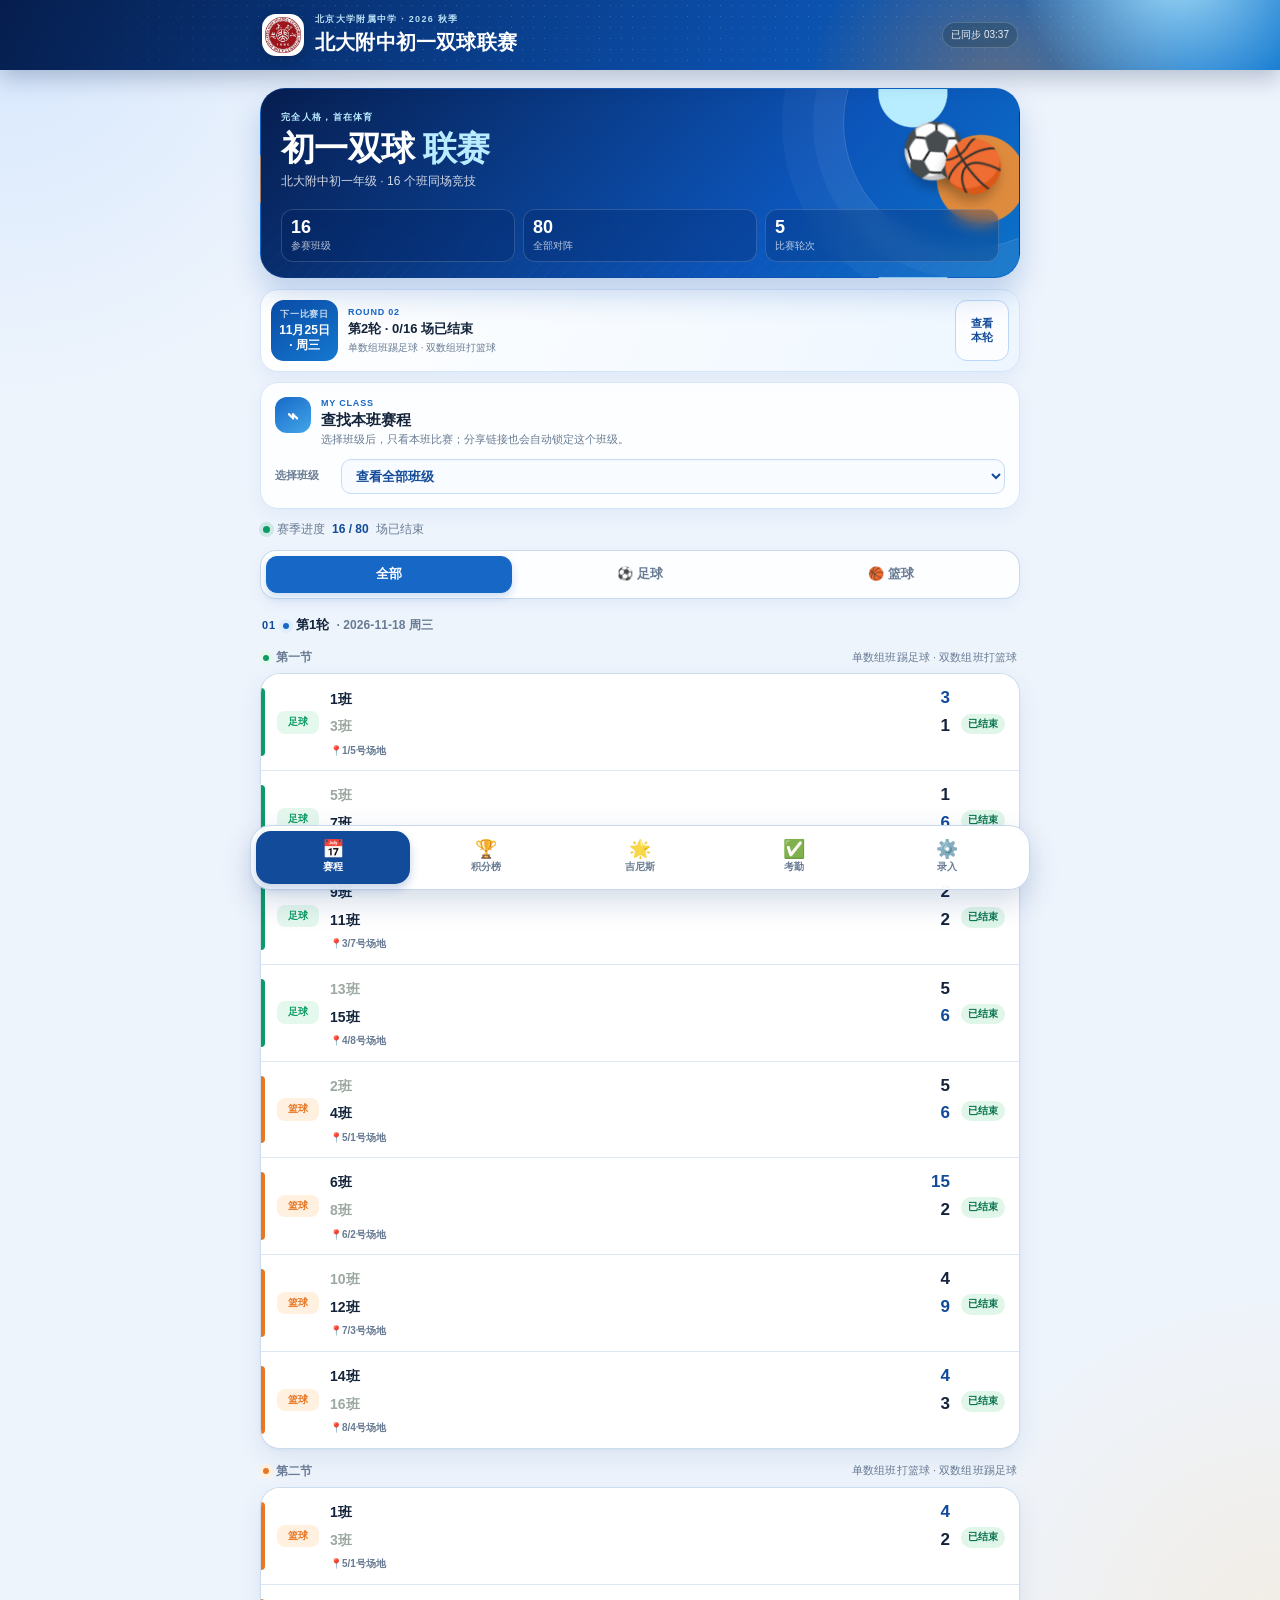
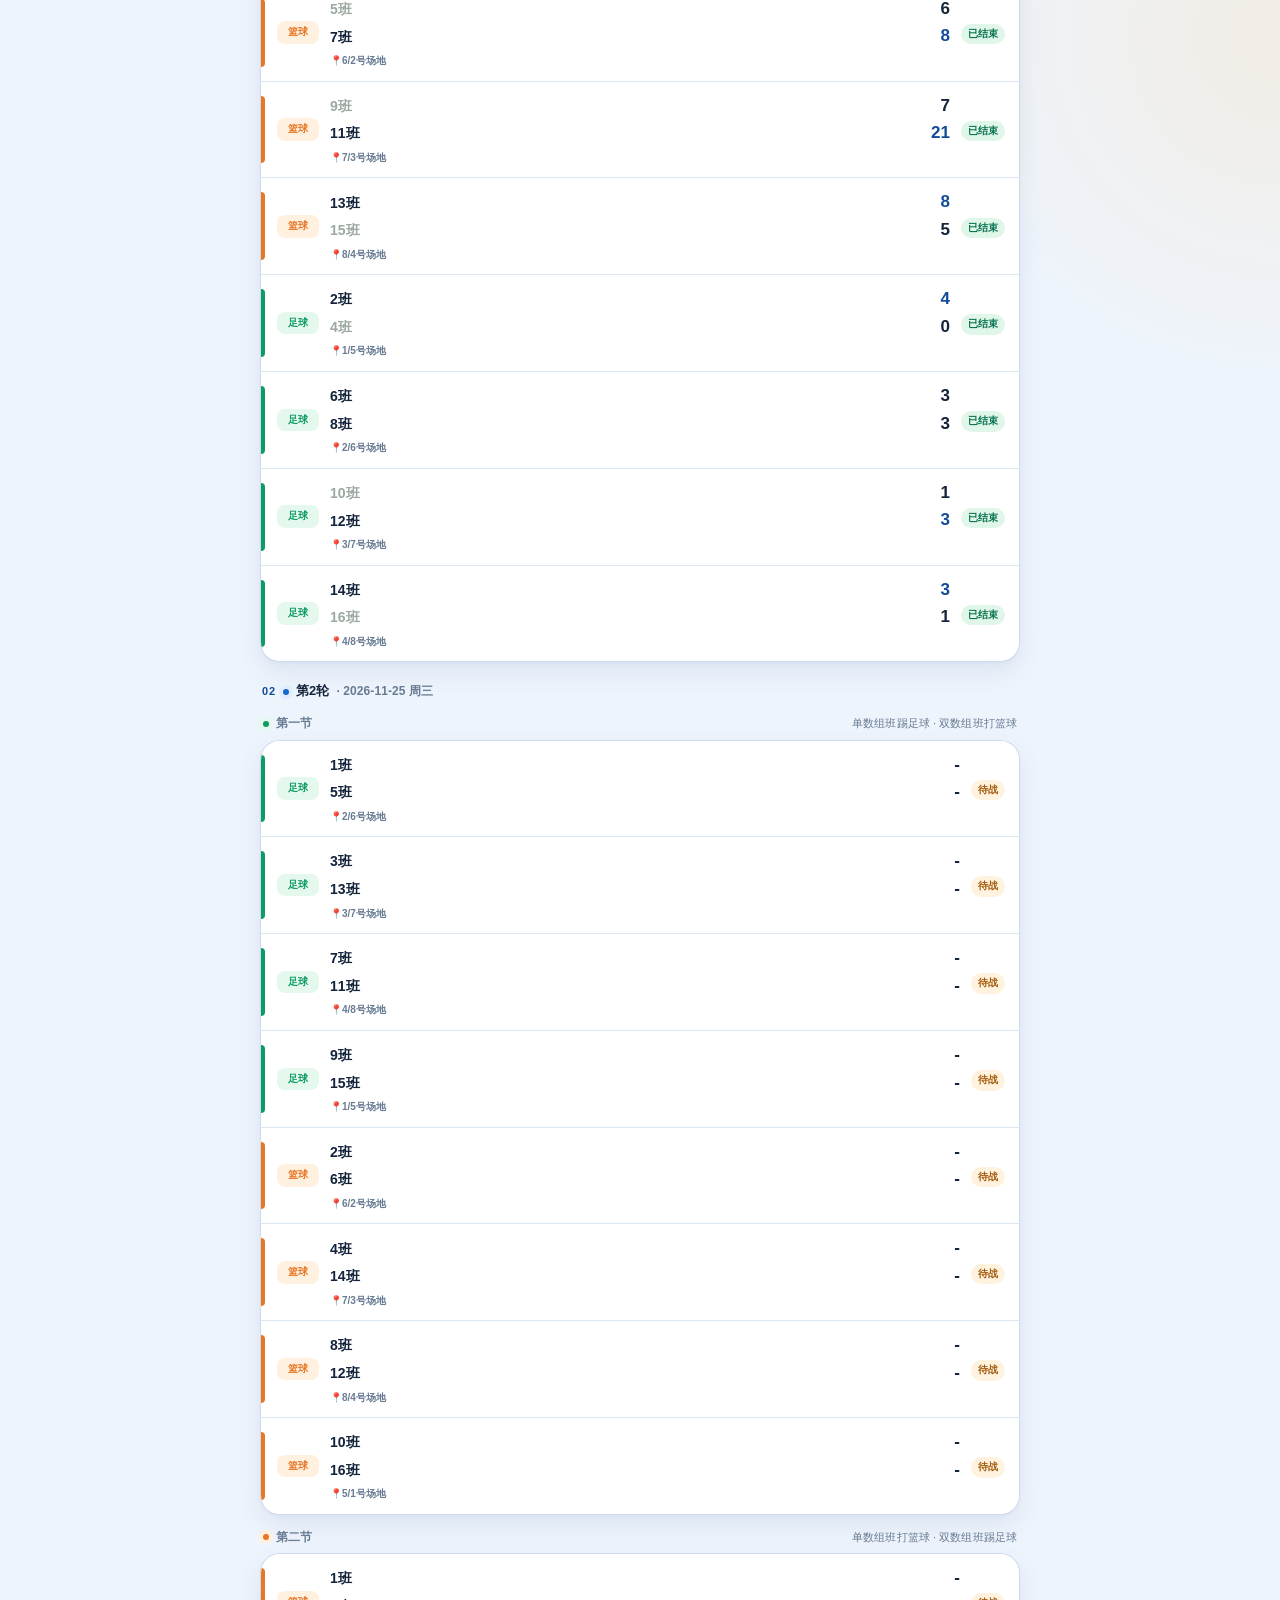
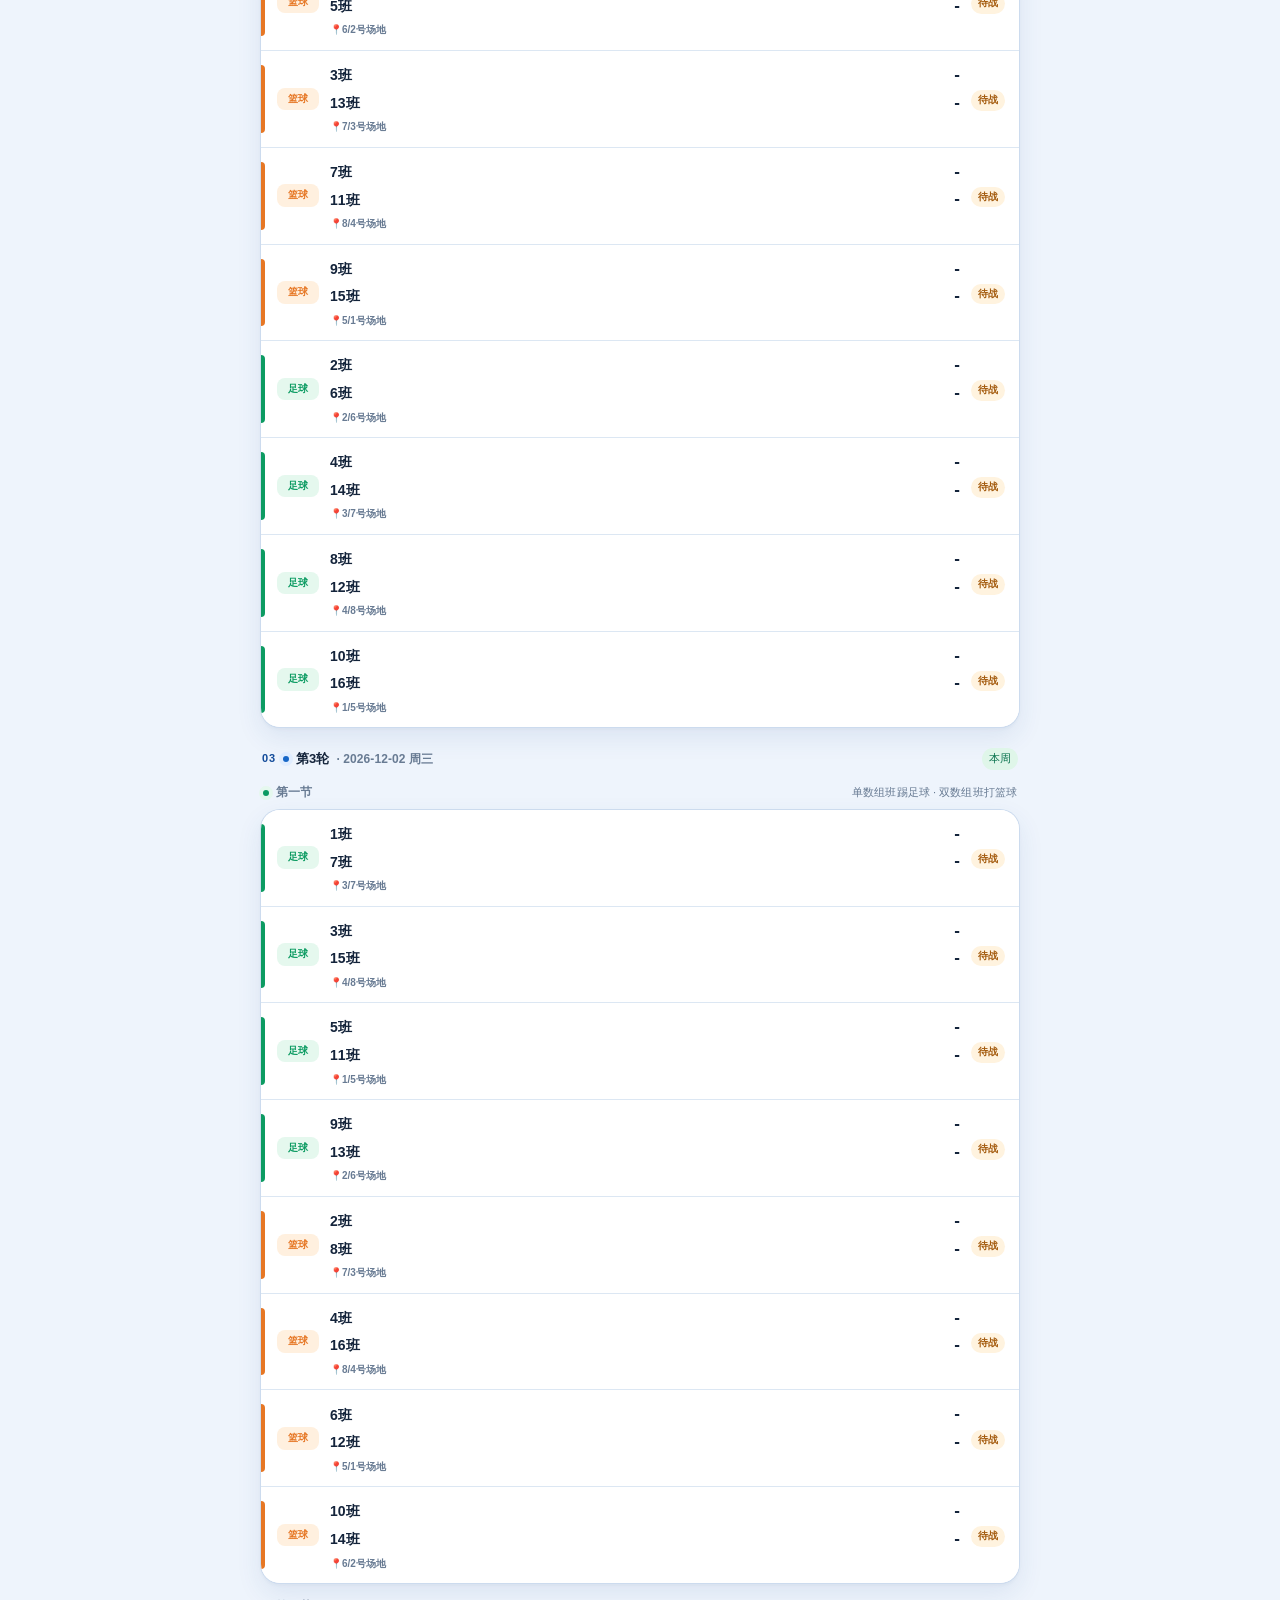
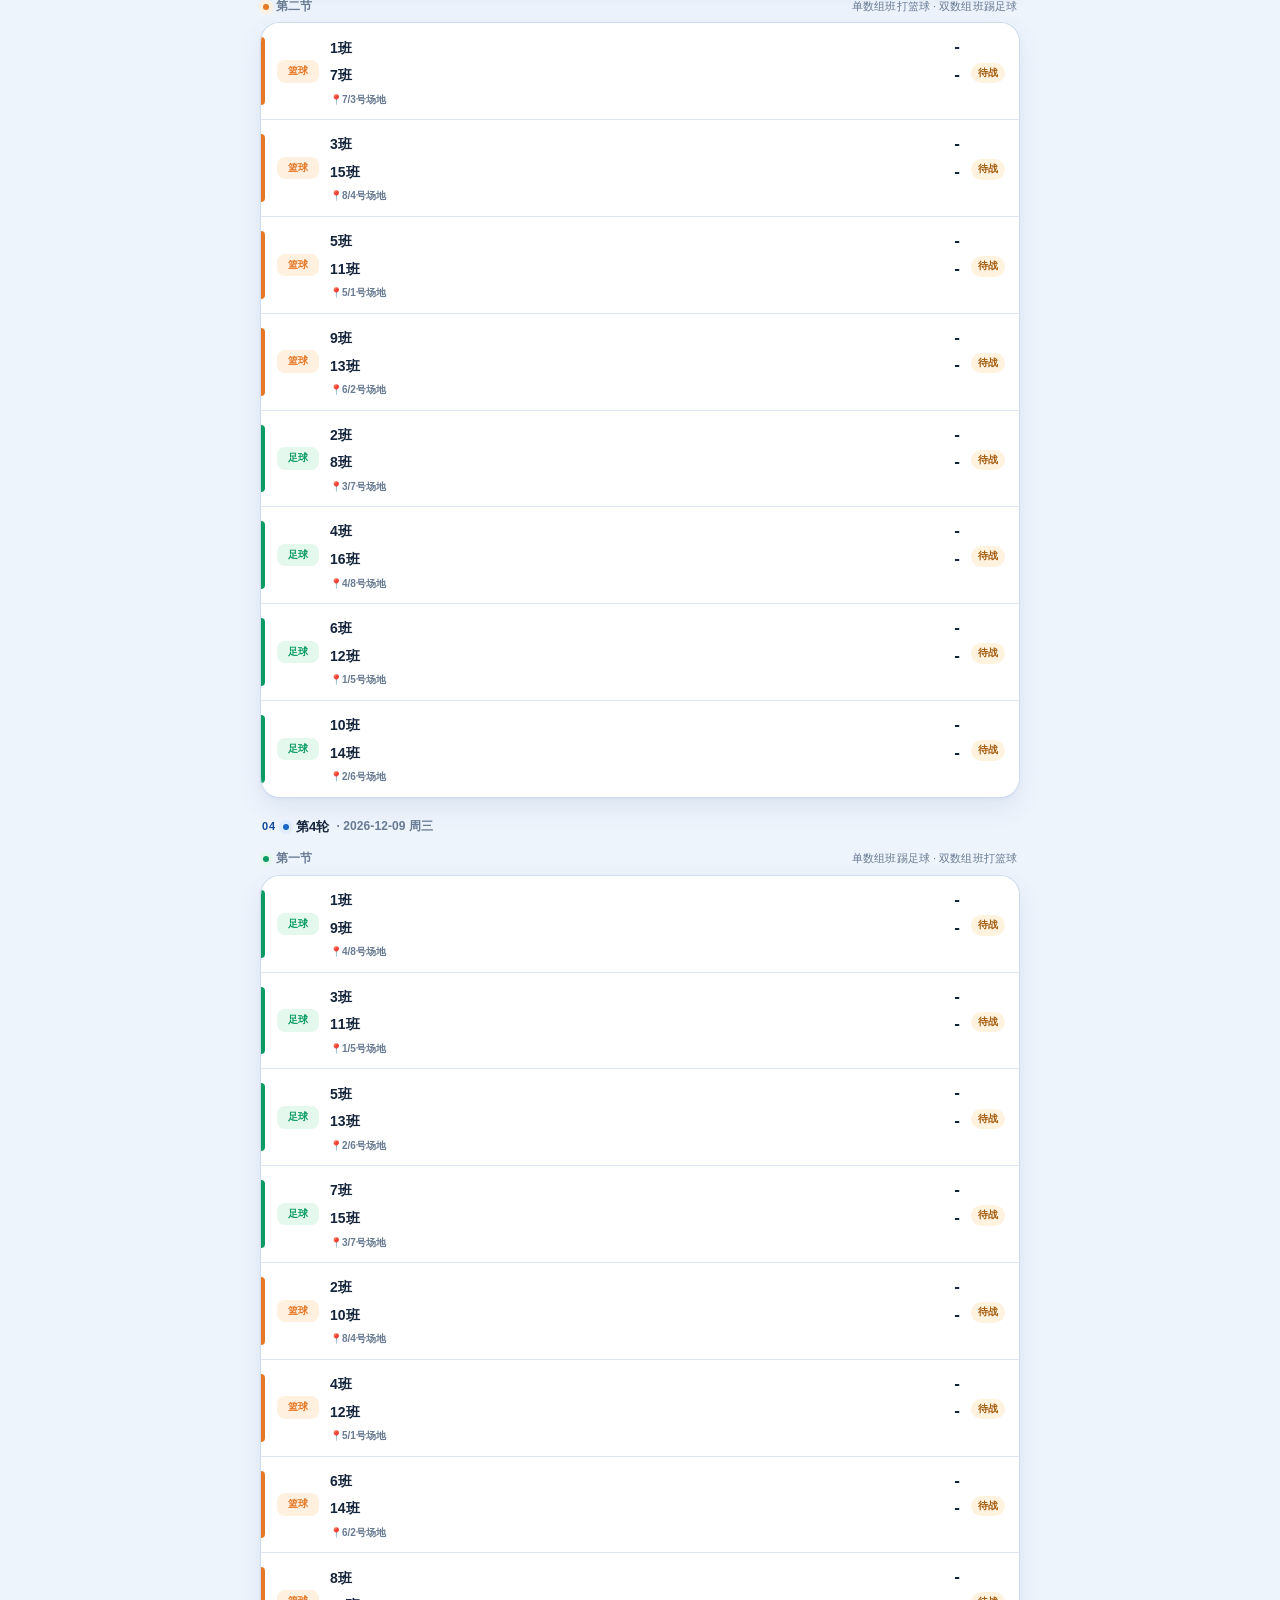
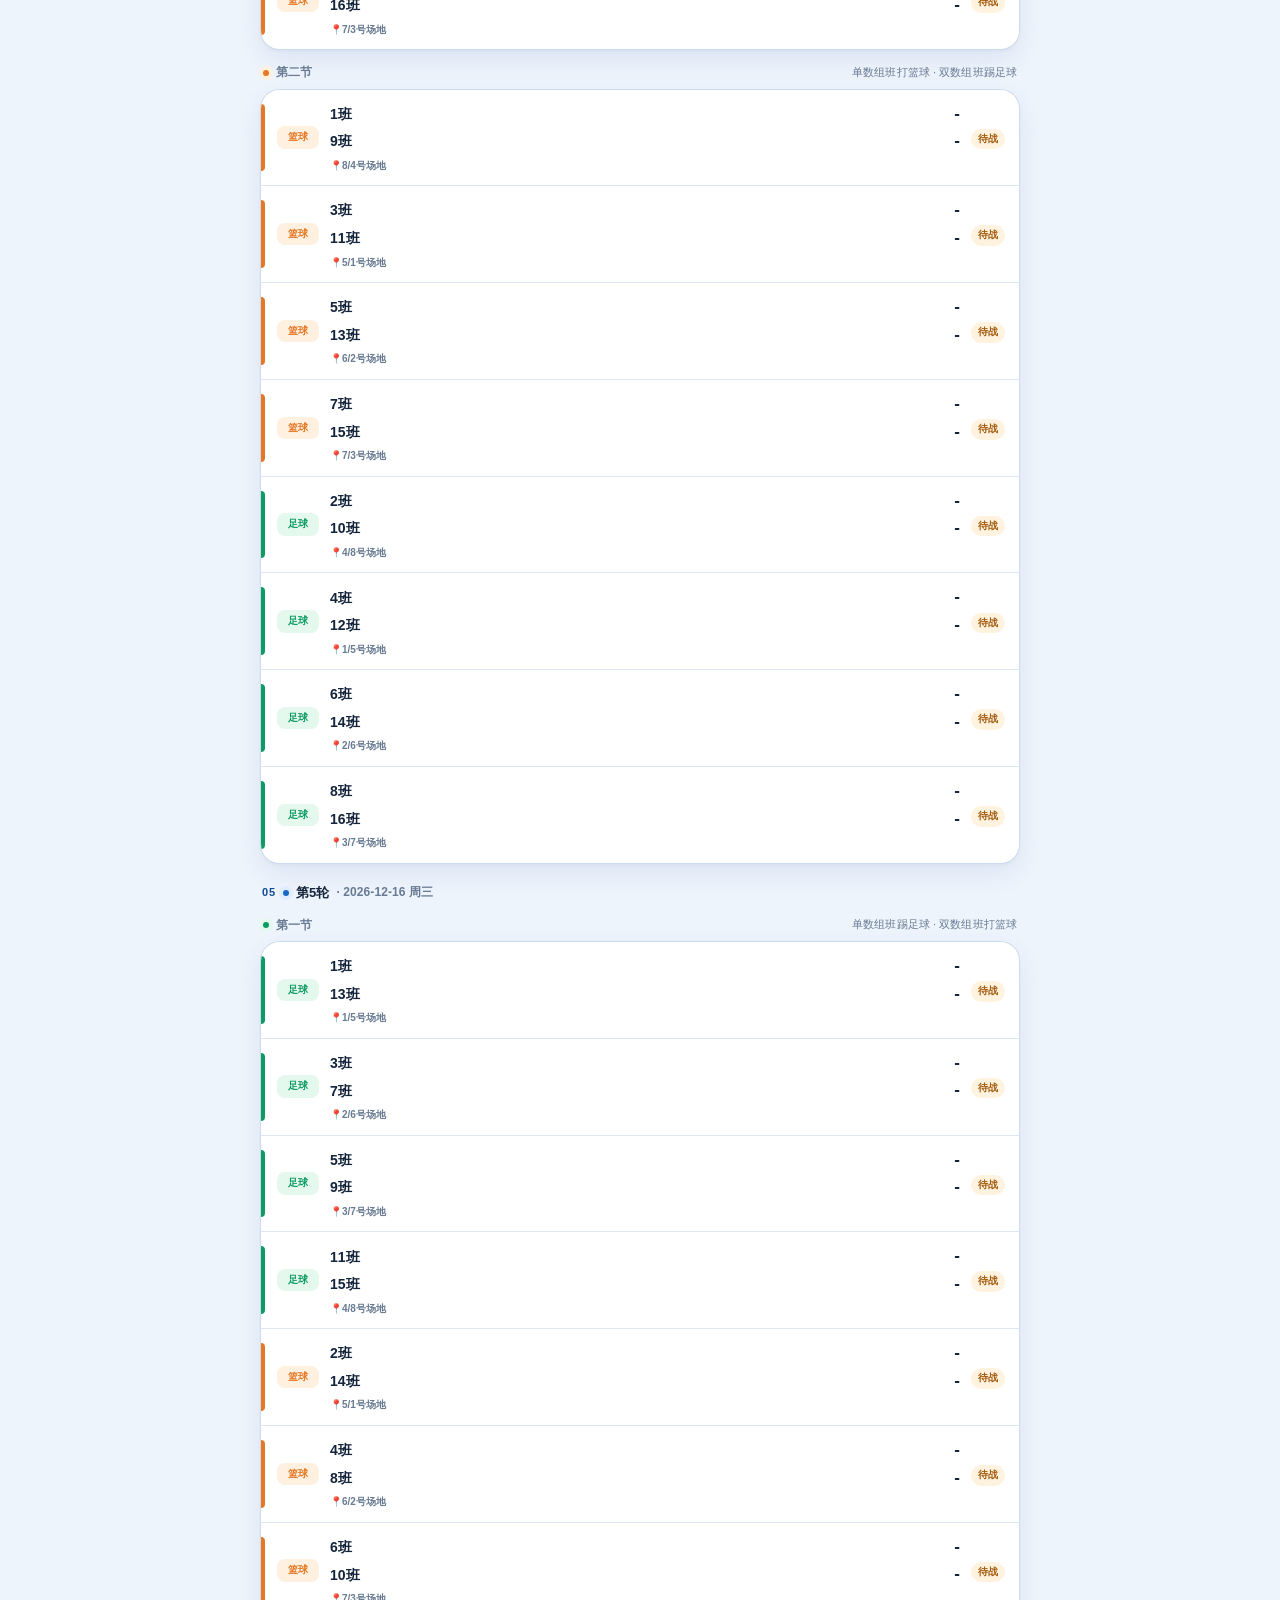
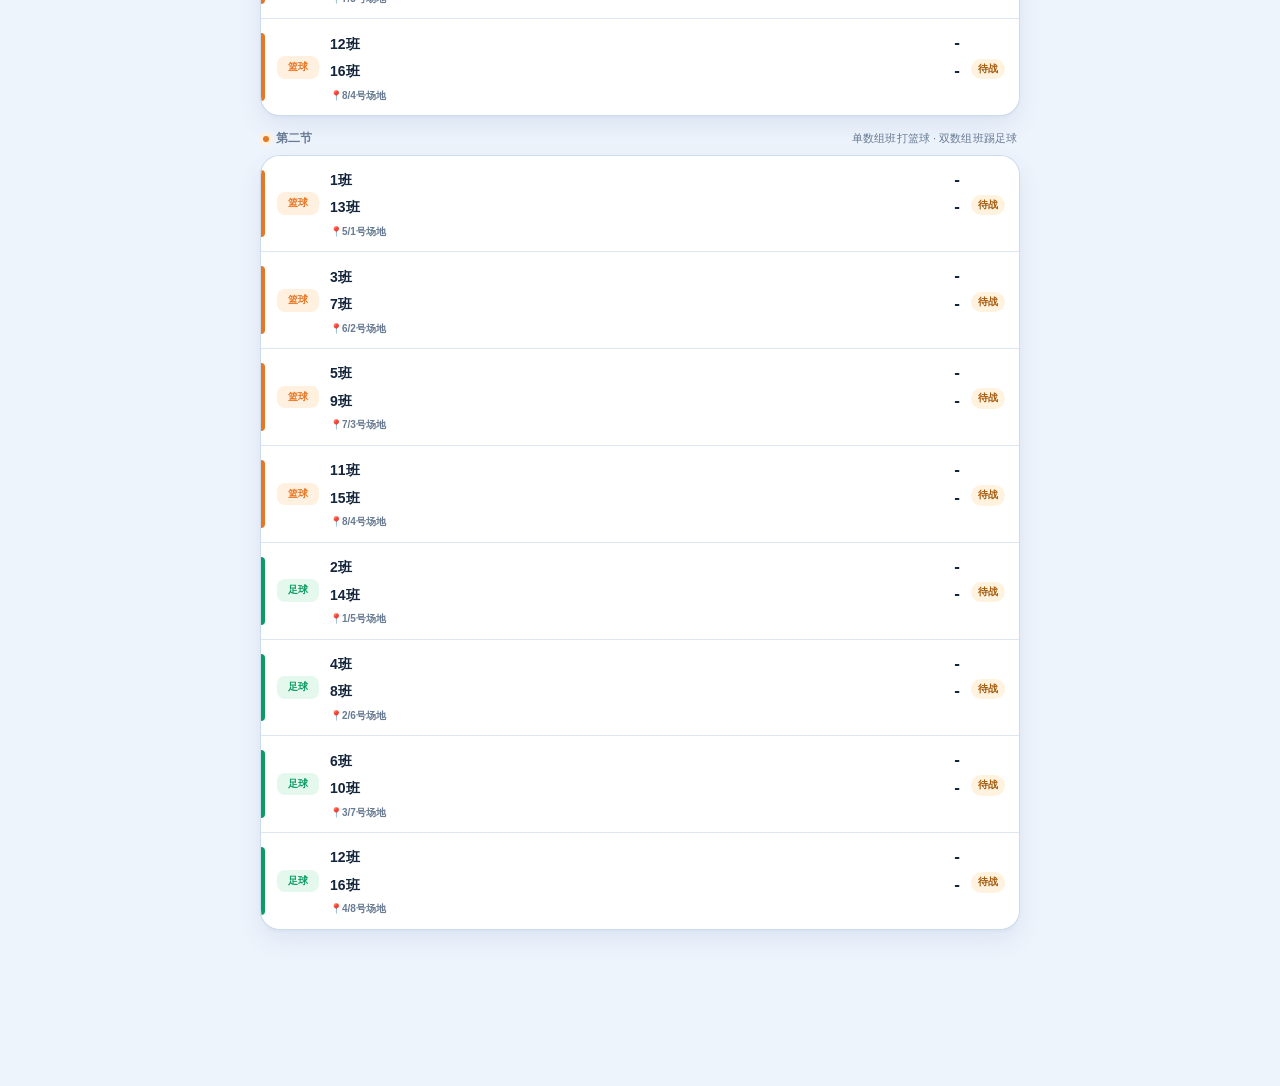
==== commit 22ca43c5: "录入30条体能吉尼斯成绩并完善项目名次与姓名脱敏" ====
--- a/index.html
+++ b/index.html
@@ -36,9 +36,9 @@
 
 <div class="toast" id="toast" hidden></div>
 
-<script src="config.js?v=cb-20261114a"></script>
+<script src="config.js?v=guinness-20261119"></script>
 <script src="assets/qrcode.min.js"></script>
 <script src="cloudbase-store.js?v=cb-20261114a"></script>
-<script src="app.js?v=cb-20261114a"></script>
+<script src="app.js?v=guinness-20261119"></script>
 </body>
 </html>
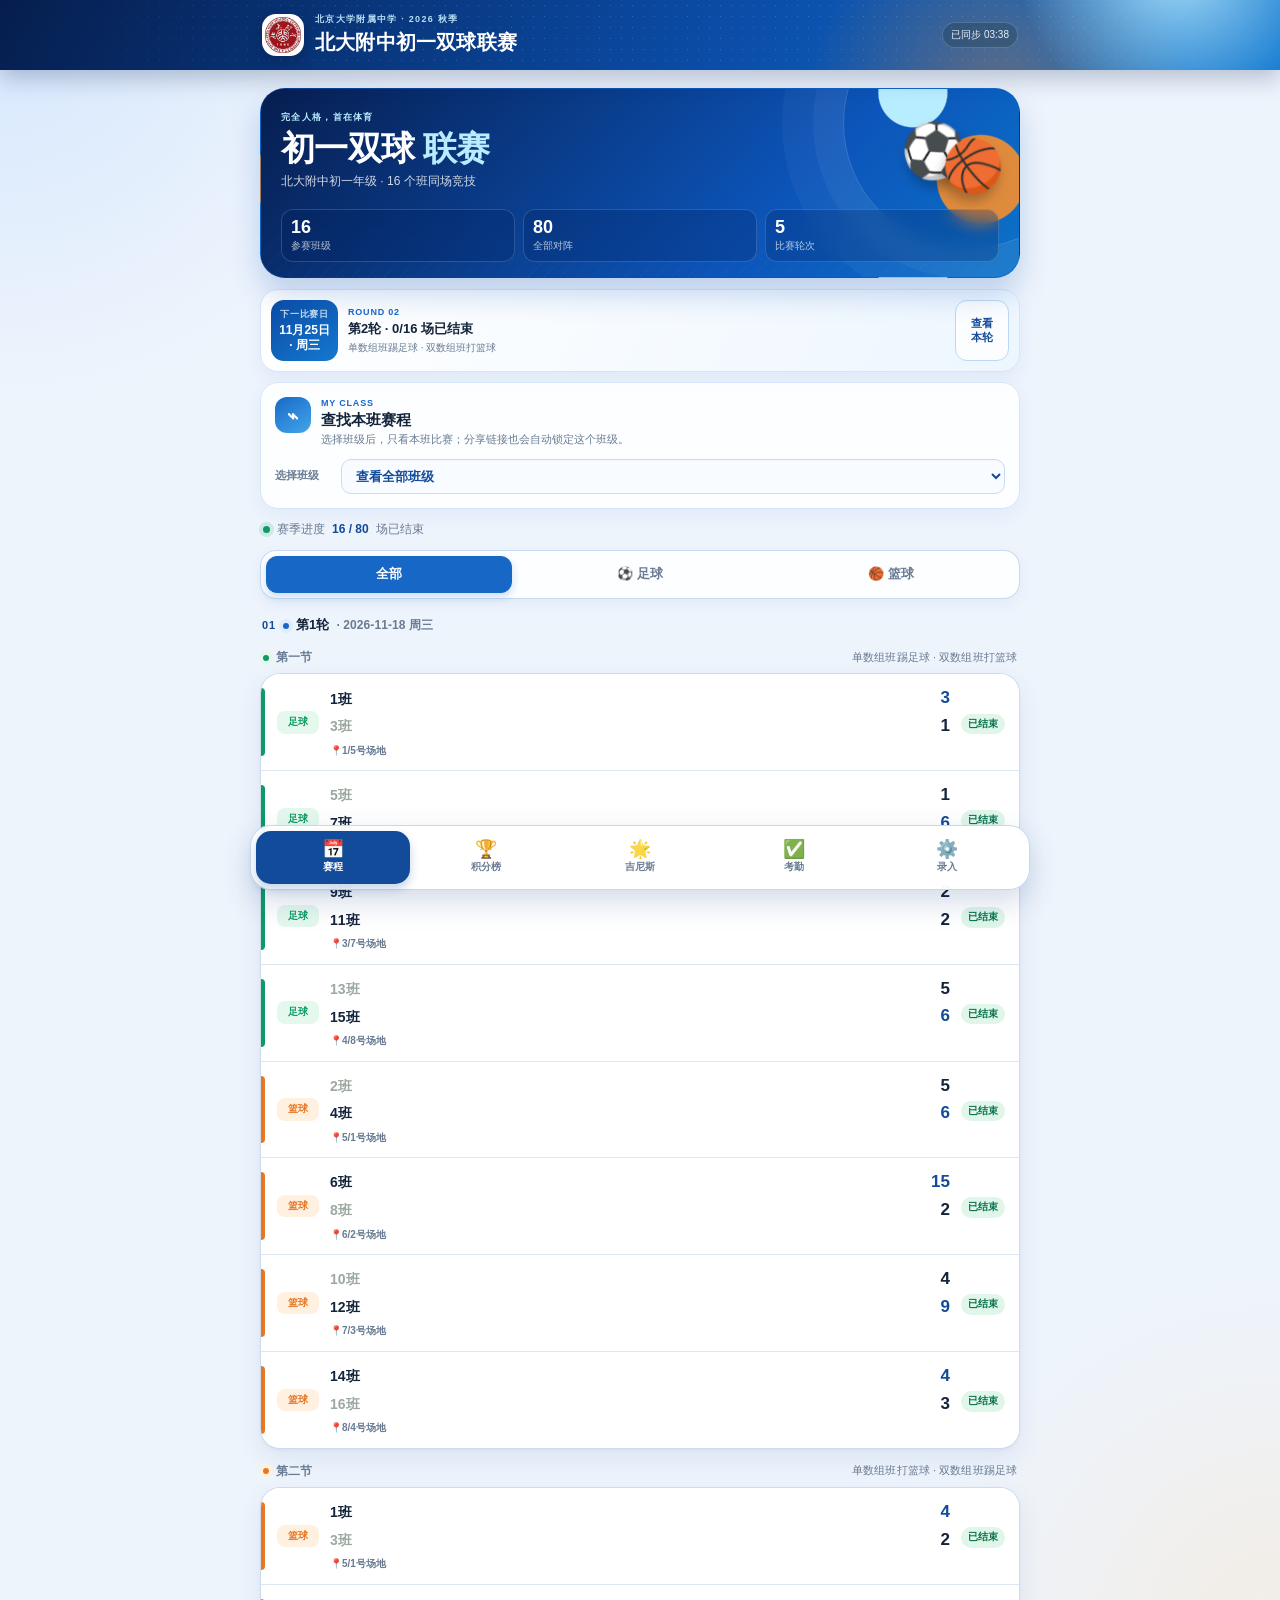
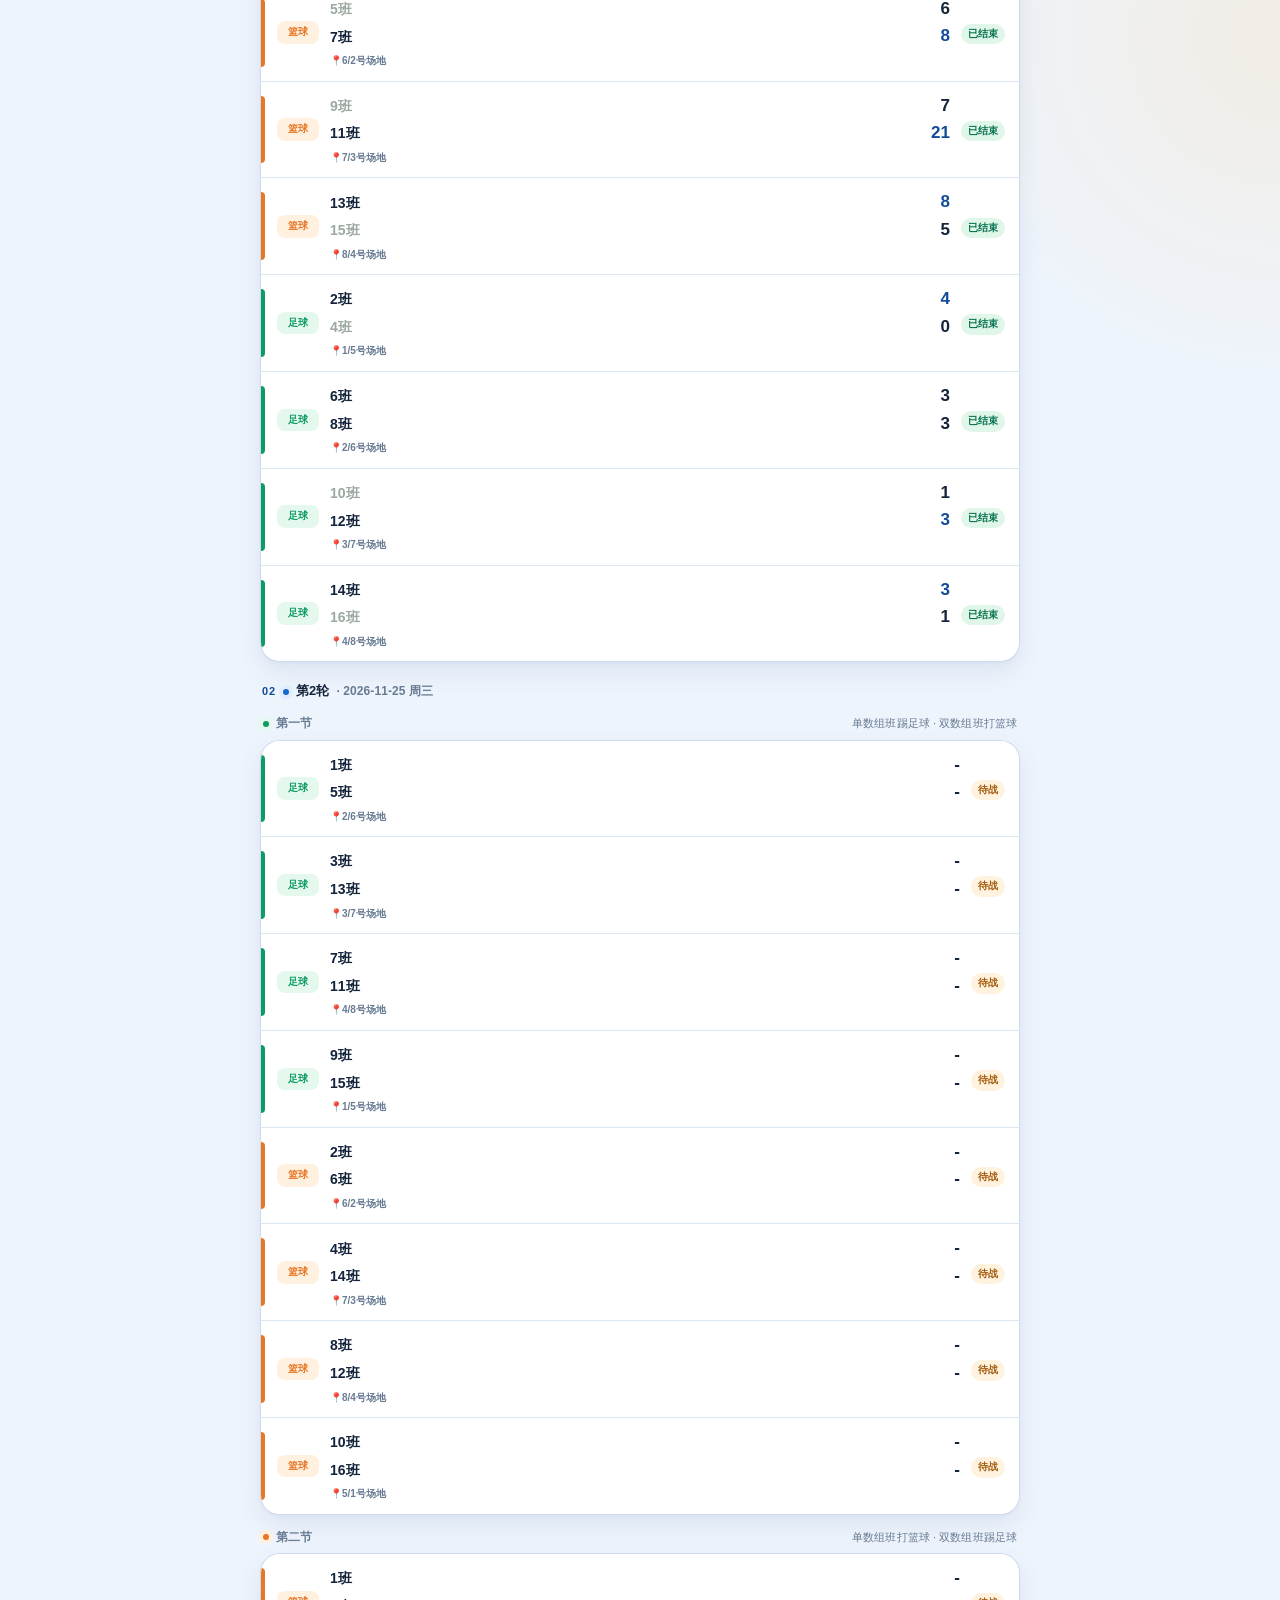
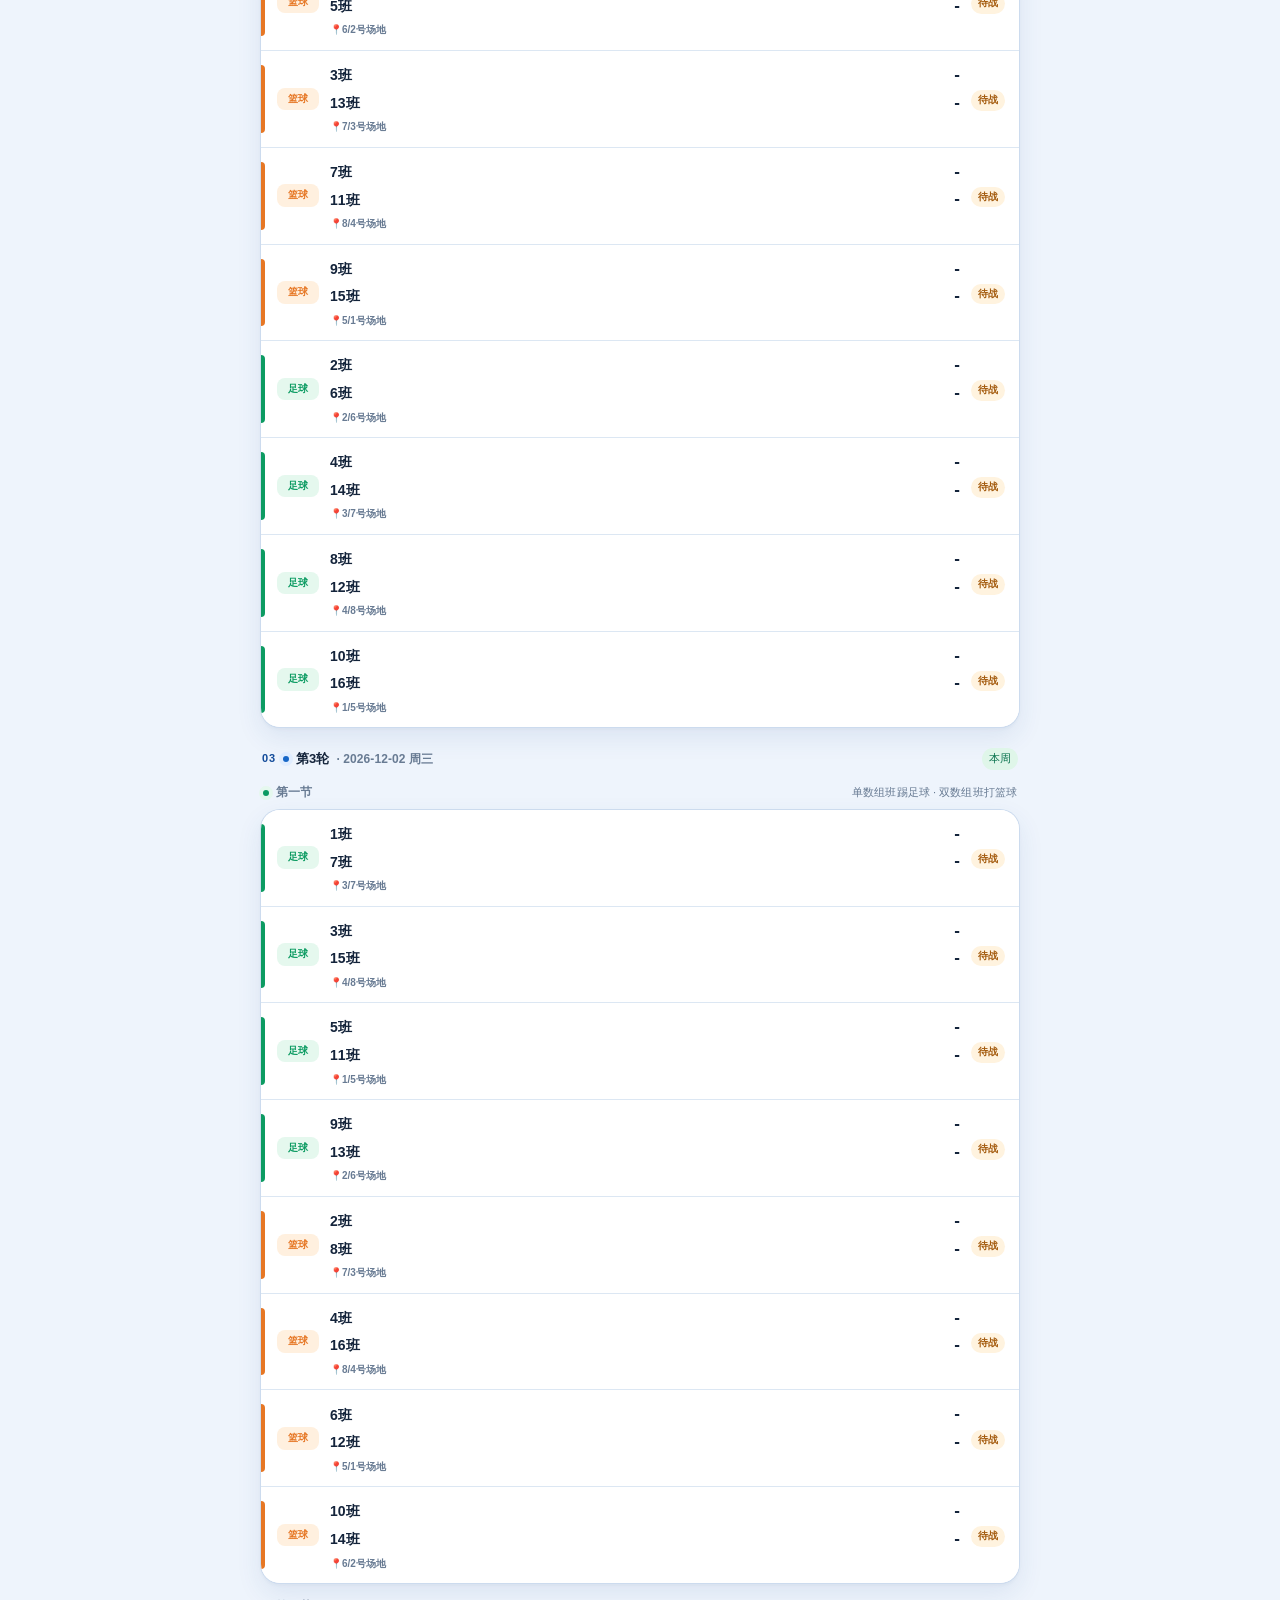
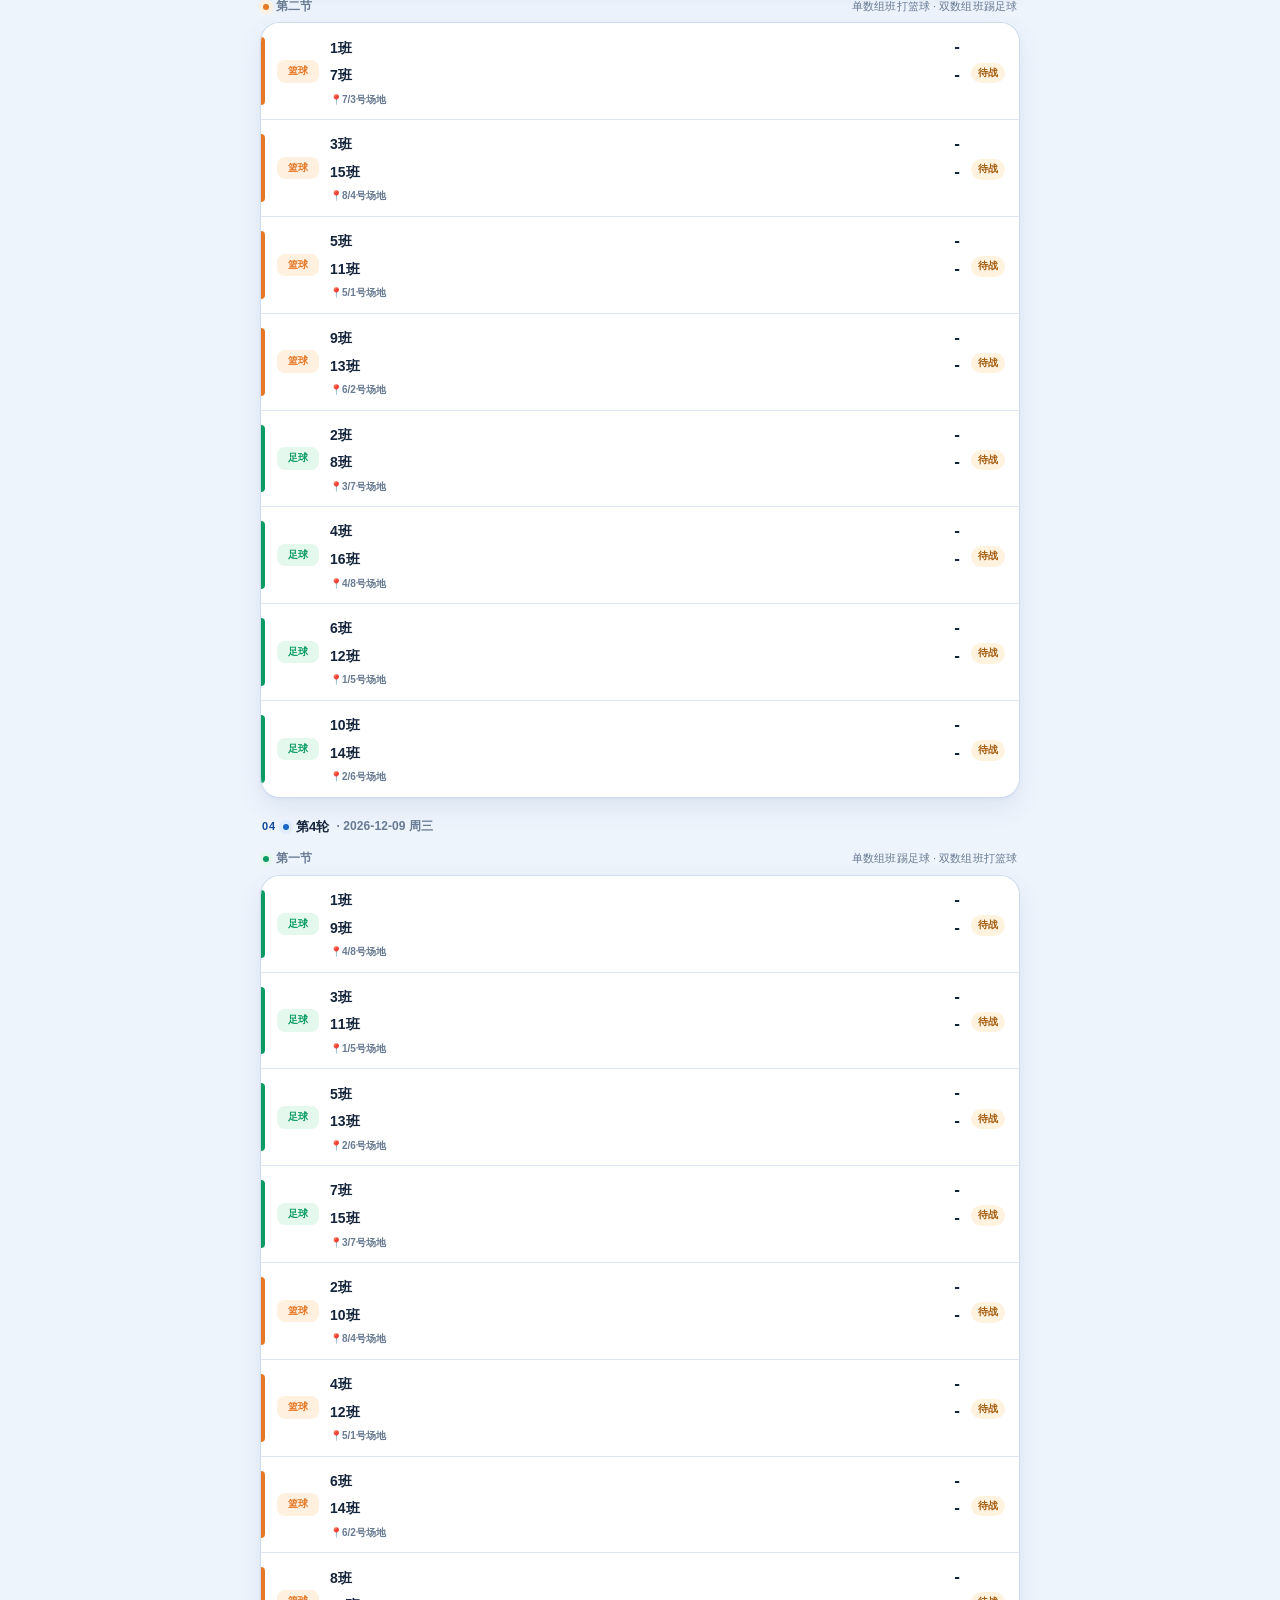
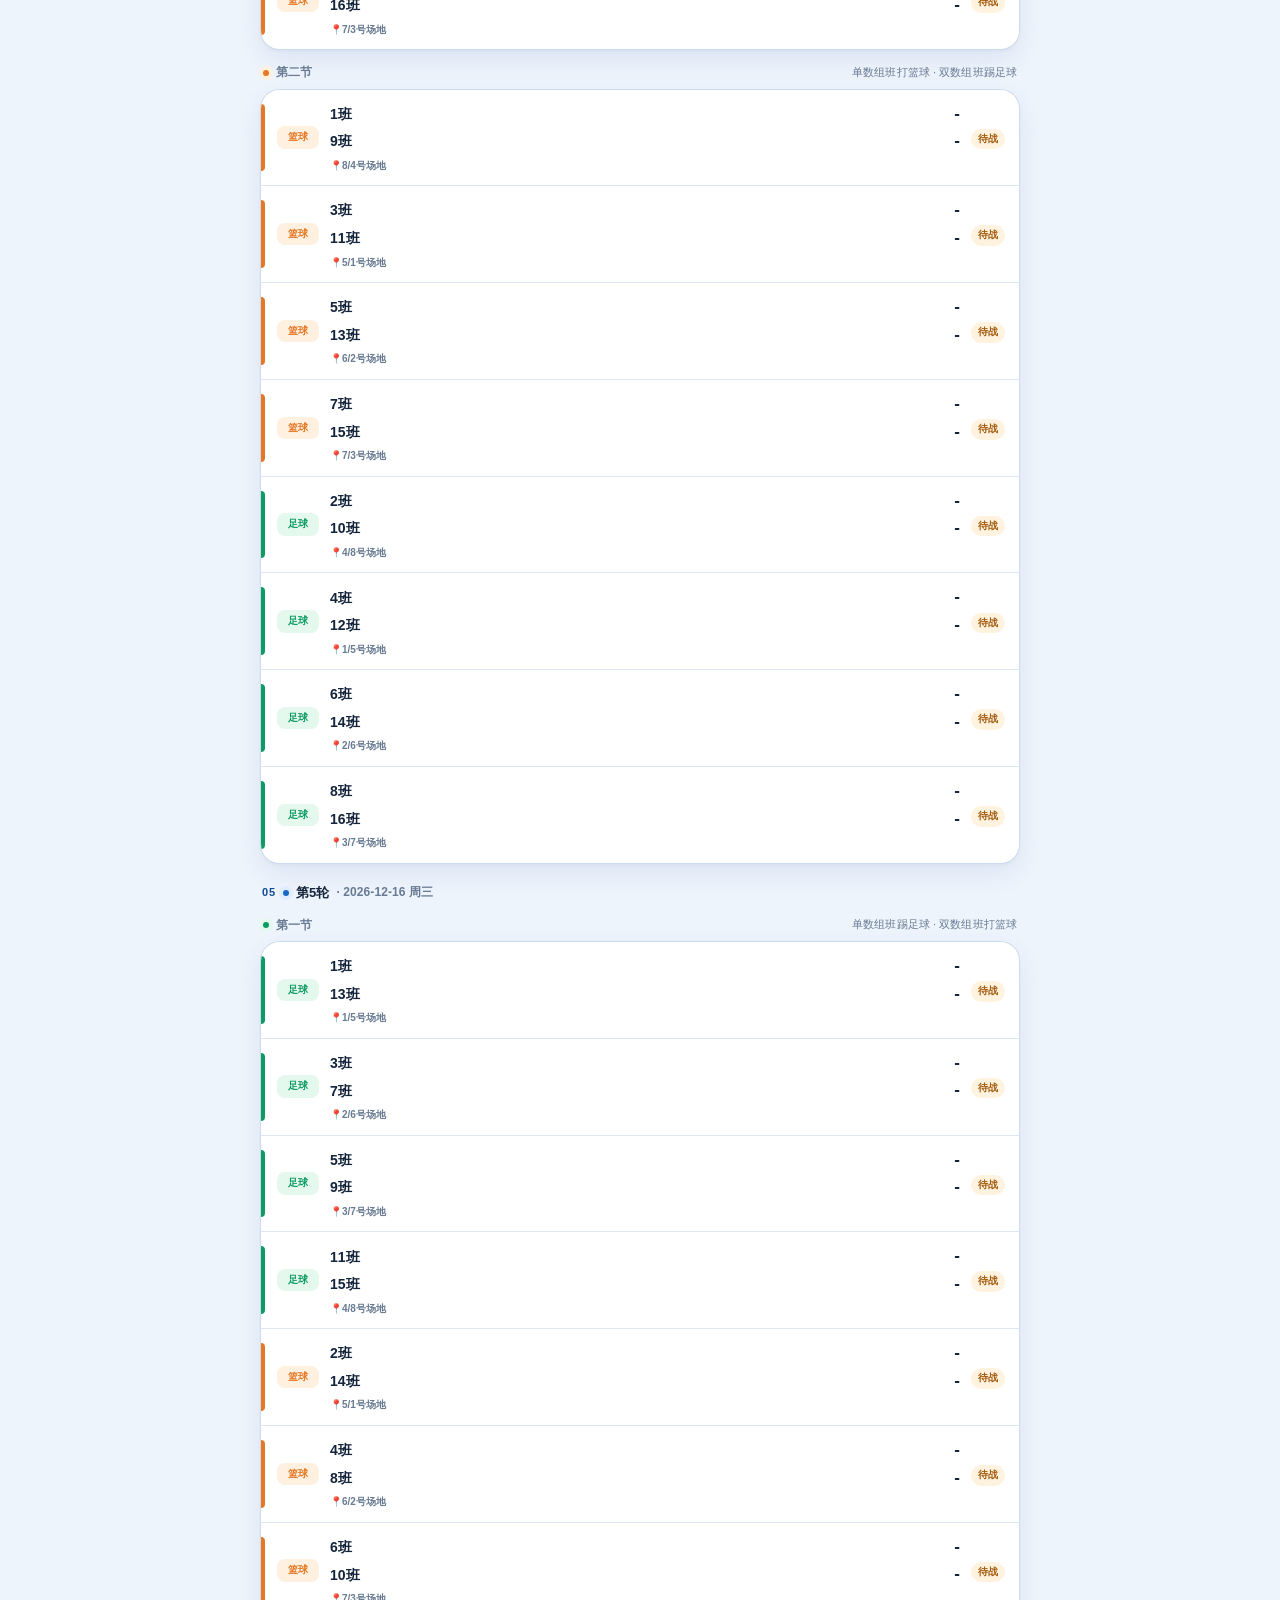
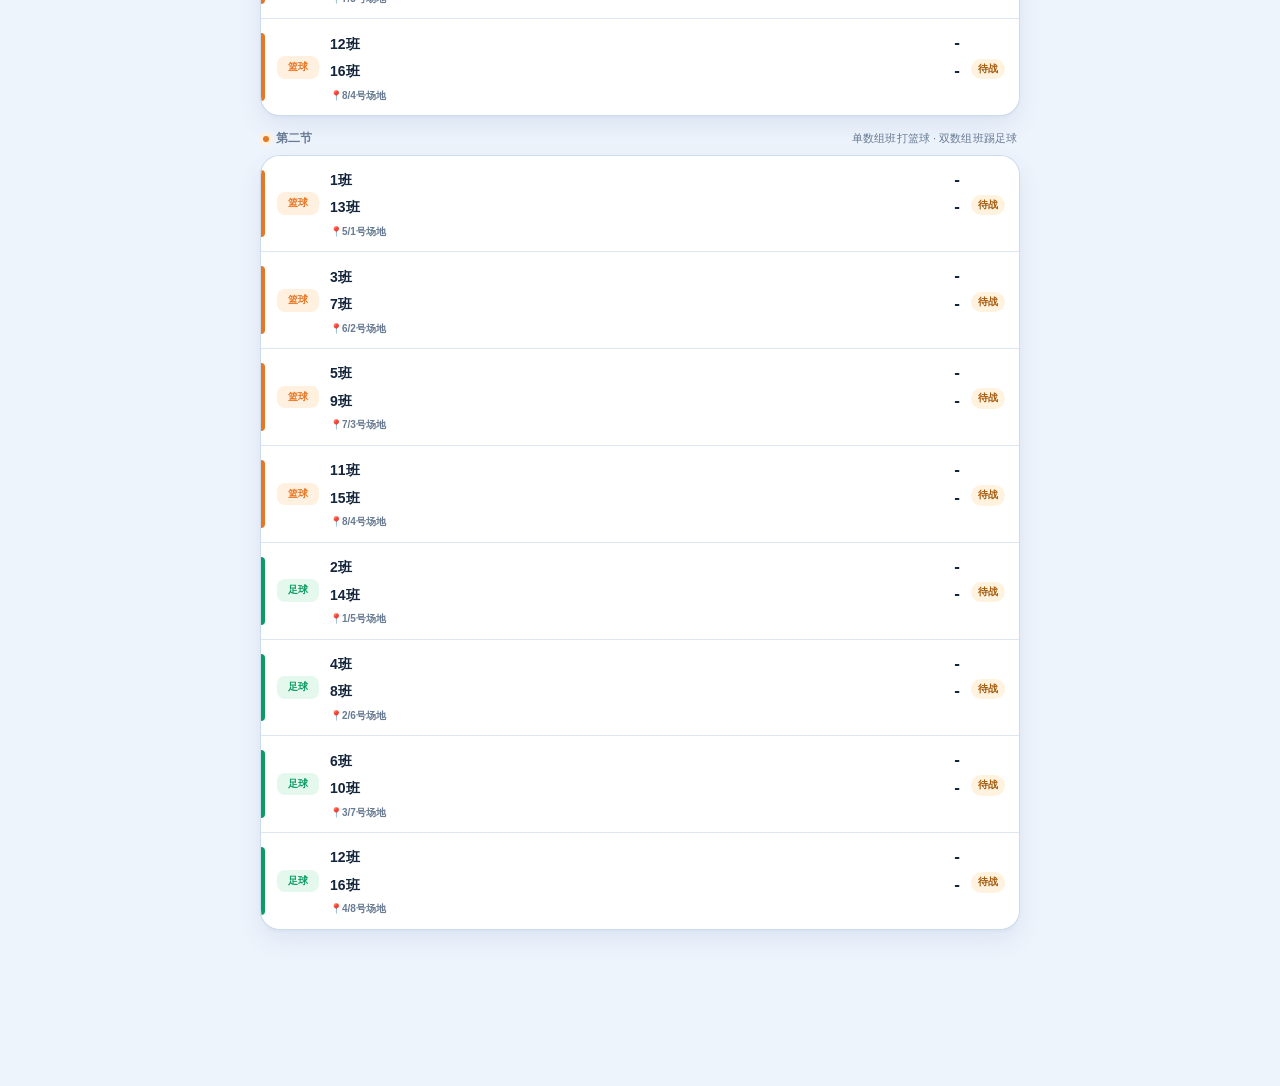
==== commit a7cdbf77: "更新版本号强制刷新缓存" ====
--- a/index.html
+++ b/index.html
@@ -5,7 +5,7 @@
 <meta name="viewport" content="width=device-width, initial-scale=1.0, maximum-scale=1.0, user-scalable=no, viewport-fit=cover">
 <meta name="theme-color" content="#082c66">
 <title>北大附中初一双球联赛</title>
-<link rel="stylesheet" href="styles.css?v=cb-20261114a">
+<link rel="stylesheet" href="styles.css?v=teacher-mirror-20261123b">
 </head>
 <body>
 
@@ -36,9 +36,9 @@
 
 <div class="toast" id="toast" hidden></div>
 
-<script src="config.js?v=guinness-20261119"></script>
+<script src="config.js?v=teacher-mirror-20261123b"></script>
 <script src="assets/qrcode.min.js"></script>
 <script src="cloudbase-store.js?v=cb-20261114a"></script>
-<script src="app.js?v=guinness-20261119"></script>
+<script src="app.js?v=teacher-mirror-20261123b"></script>
 </body>
 </html>
--- a/styles.css
+++ b/styles.css
@@ -288,8 +288,9 @@
 .record-place-3 .record-place { color: #7b4a23; background: #f6d5b3; }
 .record-person { min-width: 0; flex: 1; }
 .record-person strong, .record-person span, .record-person small { display: inline; }
-.record-person strong { overflow: hidden; max-width: 68px; color: var(--text); font-size: 11px; text-overflow: ellipsis; white-space: nowrap; }
+.record-person strong { display: block; color: var(--text); font-size: 11px; white-space: normal; overflow-wrap: anywhere; }
 .record-person span, .record-person small { margin-left: 4px; color: var(--muted); font-size: 9px; }
+.teacher-tag { display: inline-block; padding: 1px 5px; border-radius: 4px; background: #e8d5f2; color: #7c3aed; font-size: 9px; font-weight: 800; }
 .record-value { flex: none; color: var(--record-accent); font-size: 11px; font-weight: 900; font-variant-numeric: tabular-nums; white-space: nowrap; }
 .record-empty { display: grid; min-height: 49px; place-items: center; gap: 3px; padding: 8px; color: #93a2b5; font-size: 10px; text-align: center; }
 .record-empty span { color: #c2d0e2; font-size: 18px; line-height: 1; }
@@ -298,7 +299,7 @@
 .record-history-row { display: flex; align-items: center; gap: 10px; padding: 11px 14px; border-bottom: 1px solid var(--line); }
 .record-history-row:last-child { border-bottom: 0; }
 .record-history-row > div { min-width: 0; flex: 1; }
-.record-history-row strong, .record-history-row span, .record-history-row small { display: block; overflow: hidden; text-overflow: ellipsis; white-space: nowrap; }
+.record-history-row strong, .record-history-row span, .record-history-row small { display: block; white-space: normal; overflow-wrap: anywhere; }
 .record-history-row strong { color: var(--text); font-size: 13px; }
 .record-history-row span { margin-top: 2px; color: var(--muted); font-size: 11px; }
 .record-history-row small { margin-top: 2px; color: var(--primary); font-size: 11px; font-weight: 800; }
@@ -367,8 +368,14 @@
 }
 @media (max-width: 560px) {
   .record-grid { grid-template-columns: 1fr; }
-  .record-person strong { max-width: 130px; }
-}
+  .record-person strong { max-width: none; }
+}
+
+/* 吉尼斯学生/教师切换标签 */
+.guinness-tabs { display: flex; gap: 8px; margin: 0 0 12px; padding: 3px 1px; overflow-x: auto; scrollbar-width: none; }
+.guinness-tabs::-webkit-scrollbar { display: none; }
+.guinness-tabs button { flex: 1; min-height: 38px; padding: 8px 14px; border: 1px solid #cdddf2; border-radius: 999px; color: var(--muted); background: rgba(255,255,255,.88); font-size: 12px; font-weight: 800; white-space: nowrap; cursor: pointer; }
+.guinness-tabs button.on { border-color: var(--forest); color: #fff; background: var(--forest); box-shadow: 0 4px 9px rgba(18,75,154,.2); }
 @media (max-width: 390px) {
   .topbar-inner { gap: 8px; padding-right: 12px; padding-left: 12px; }
   .brand-mark { width: 38px; height: 38px; border-radius: 12px; }
